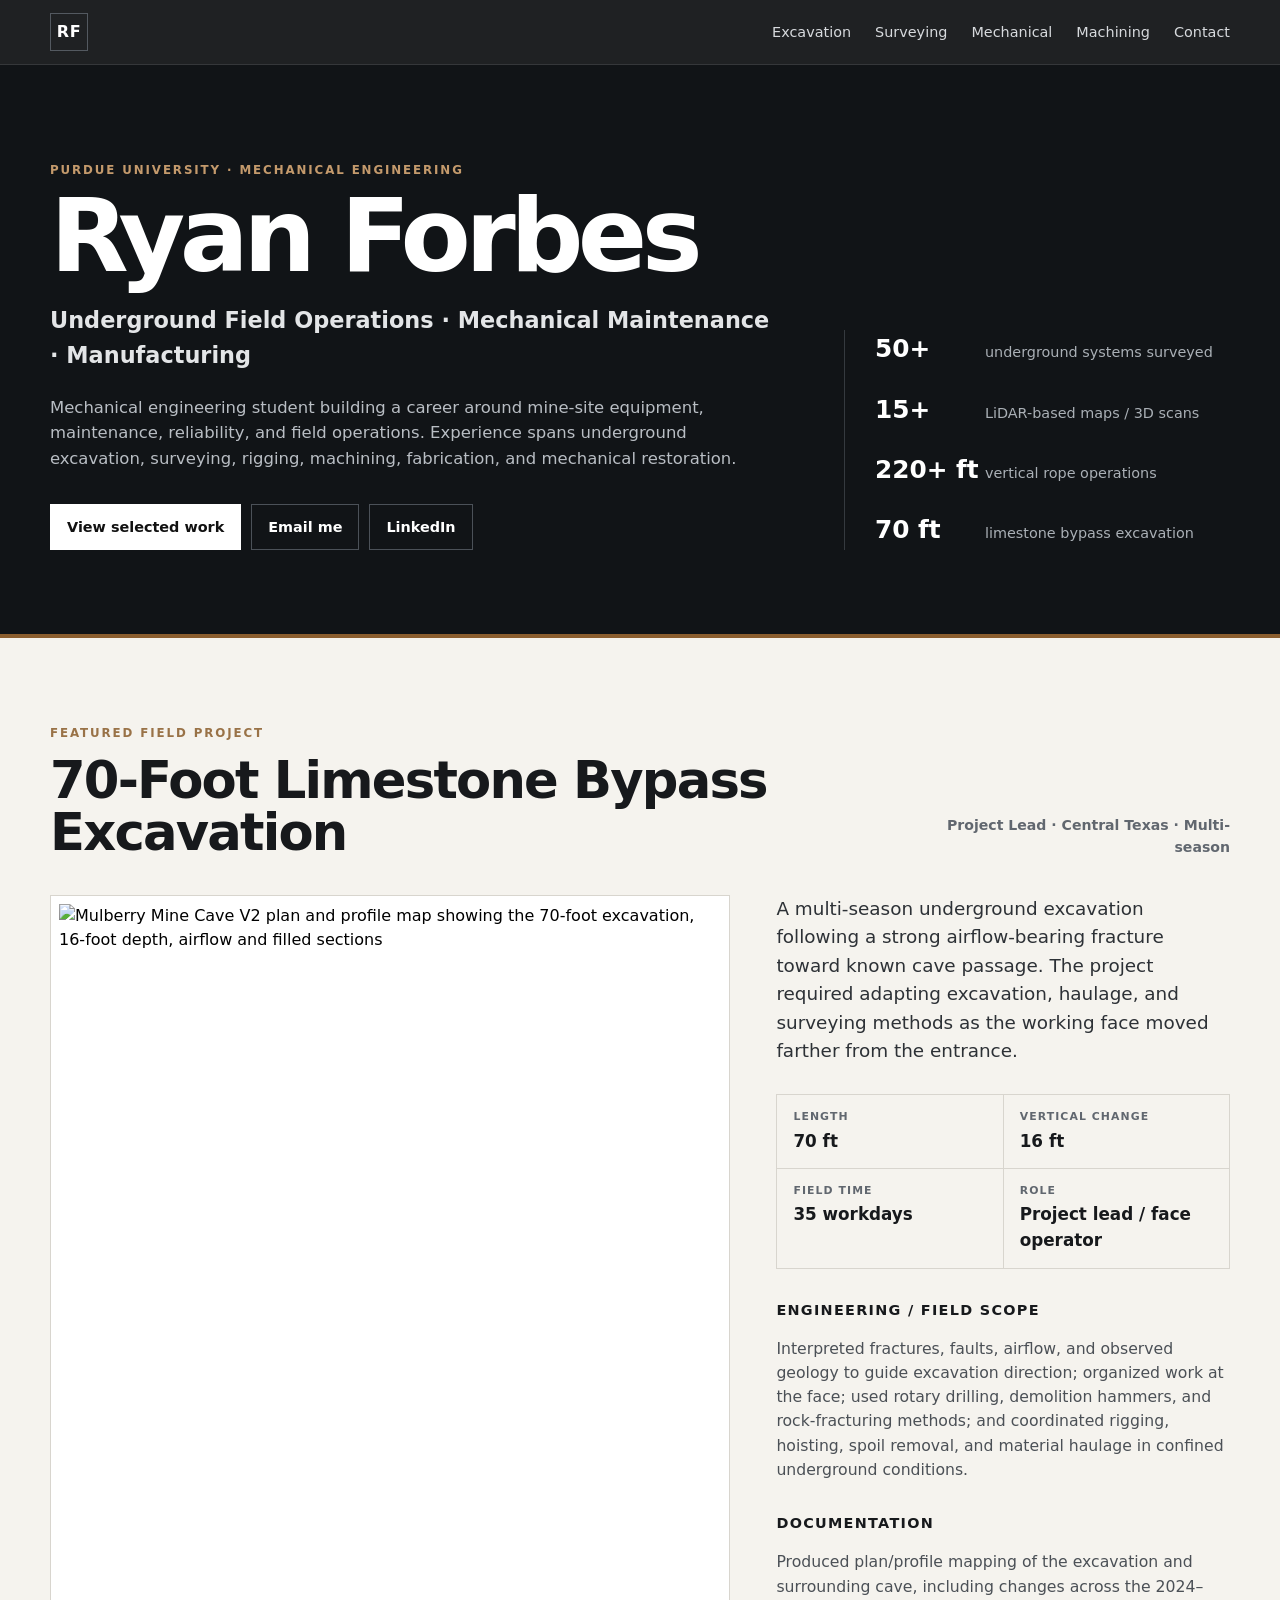
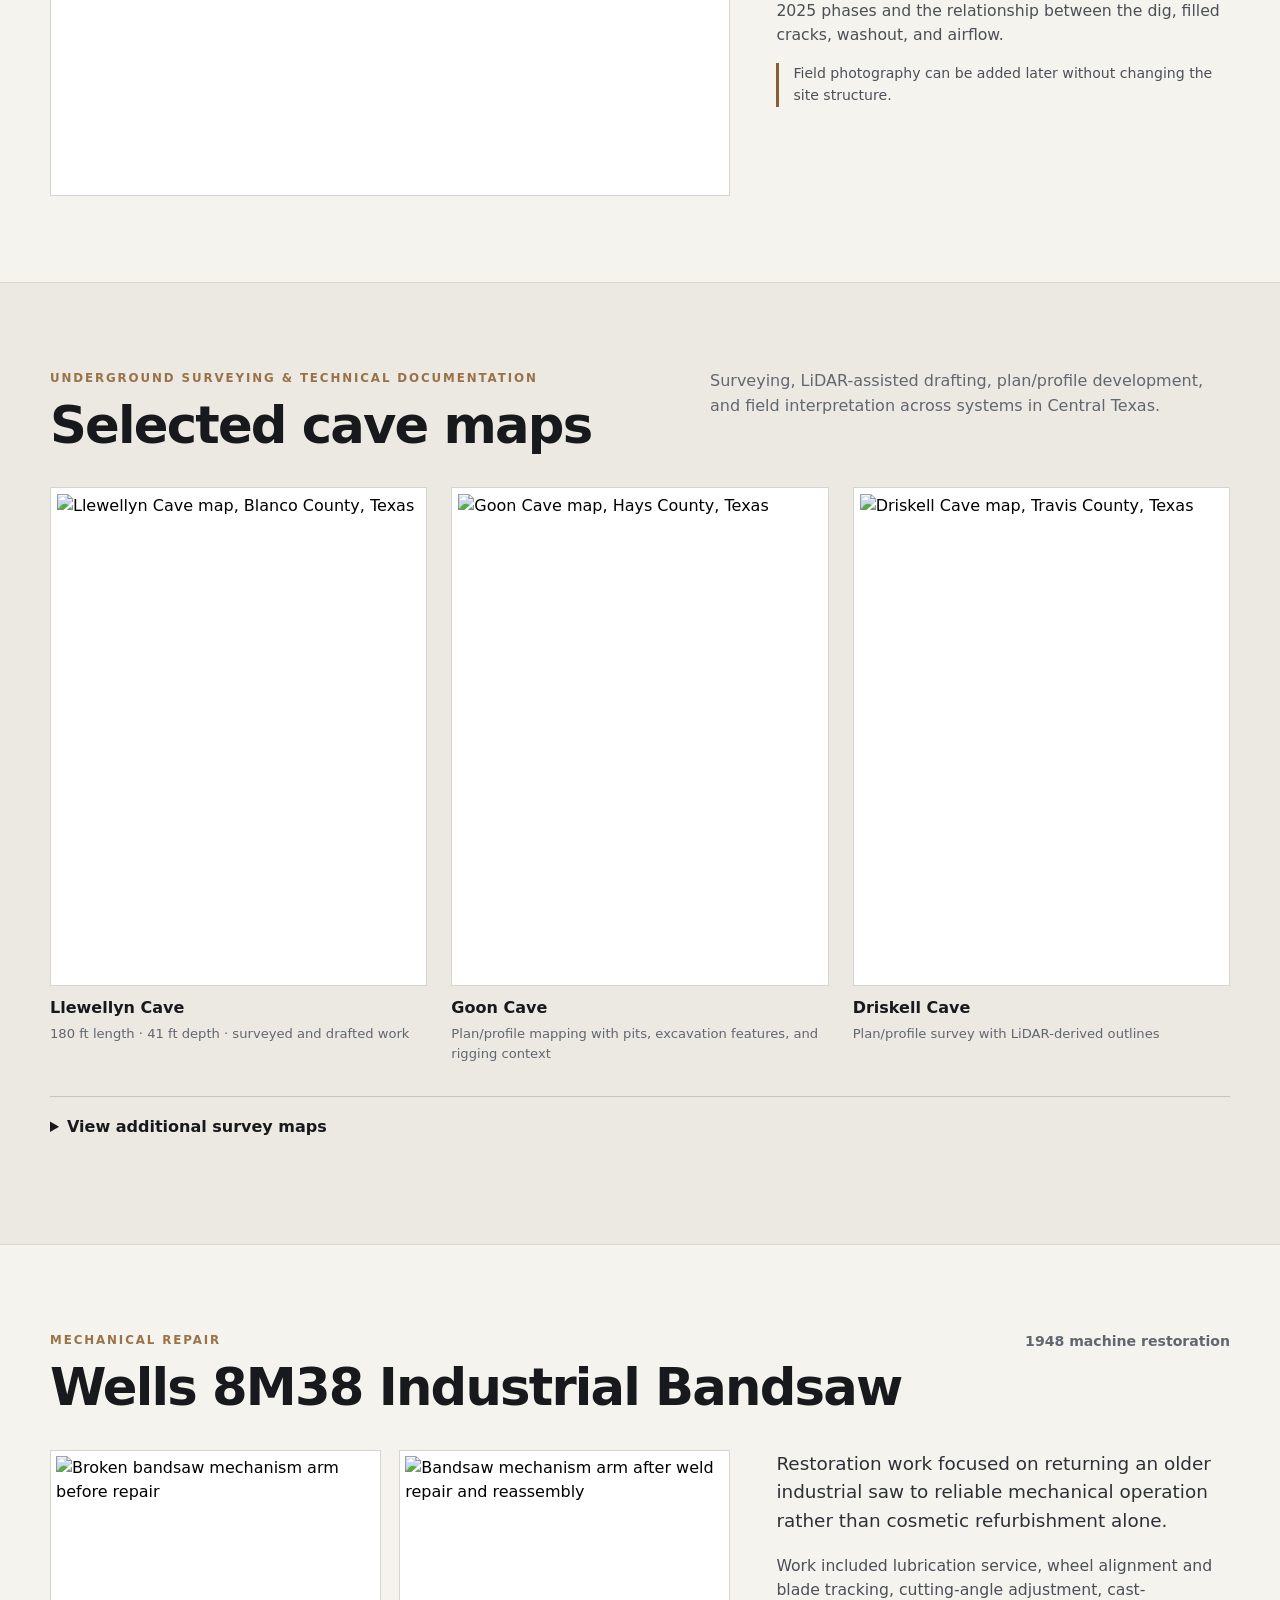
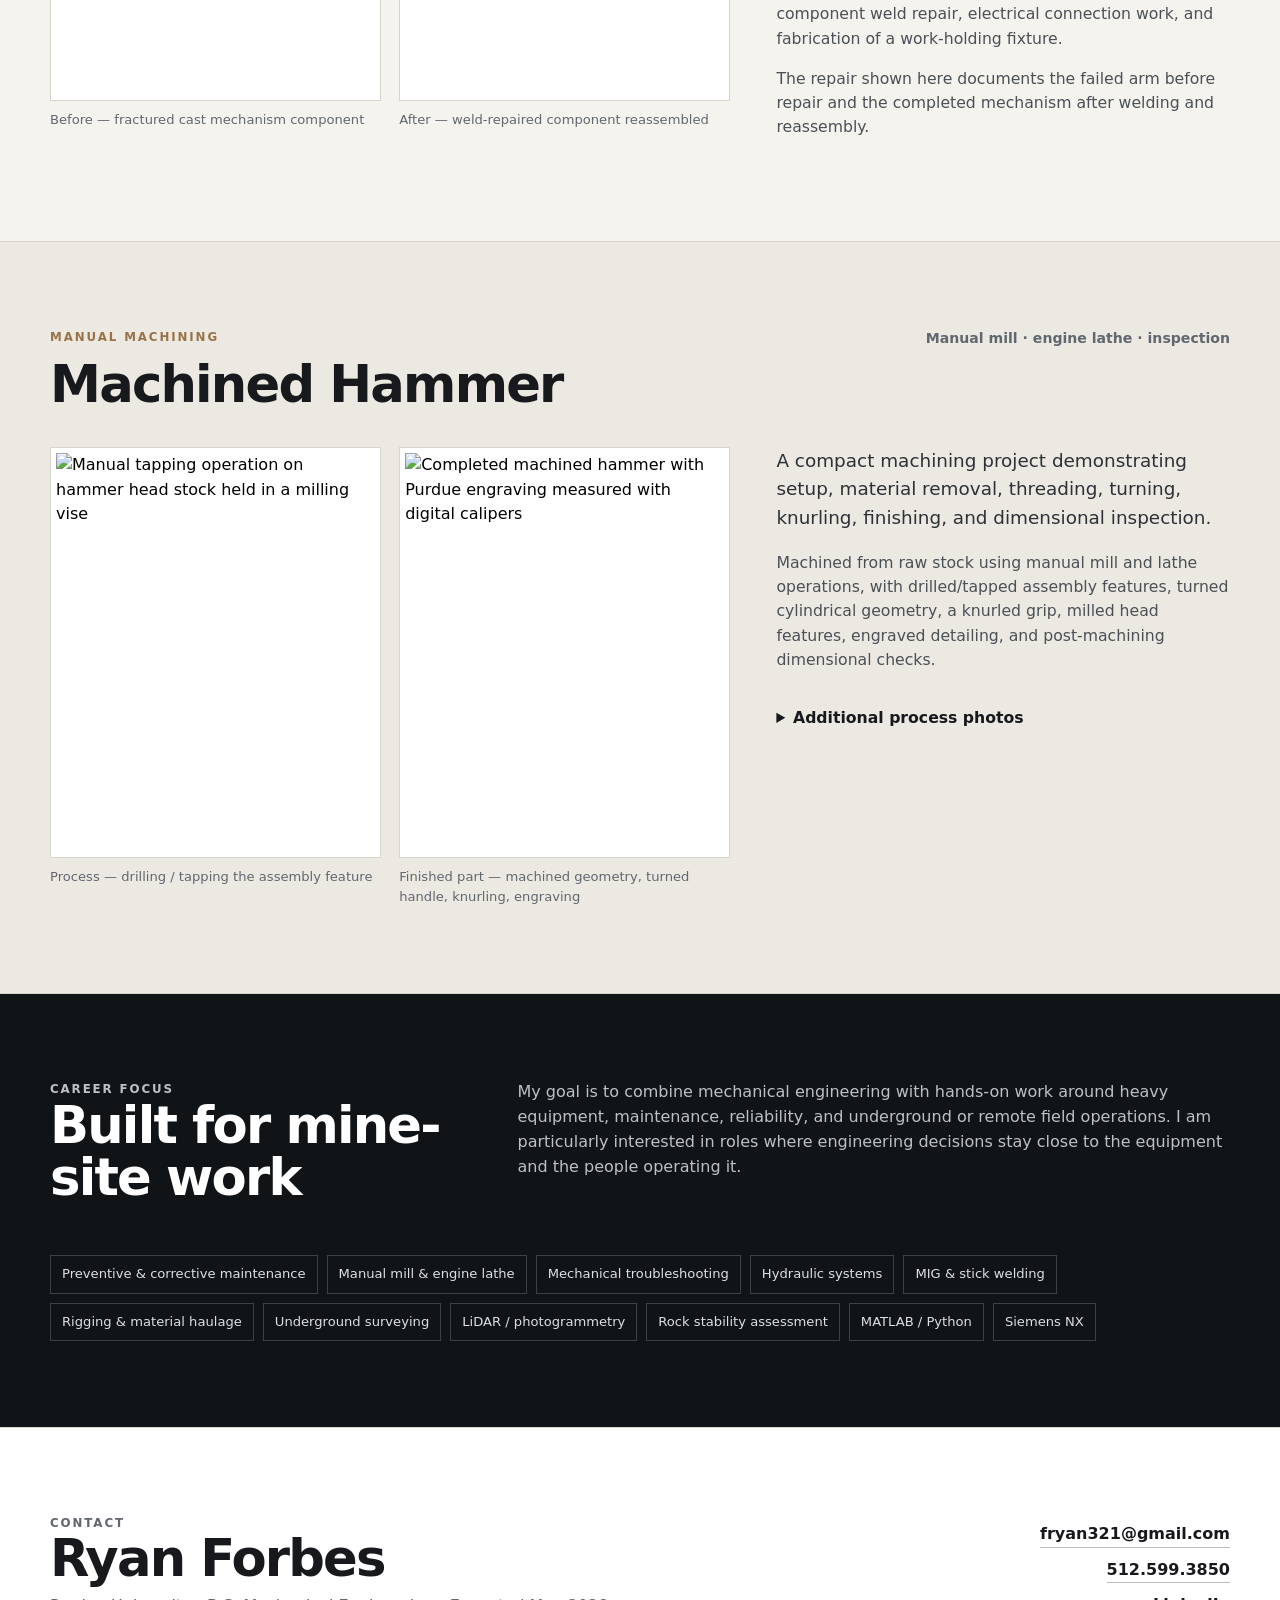
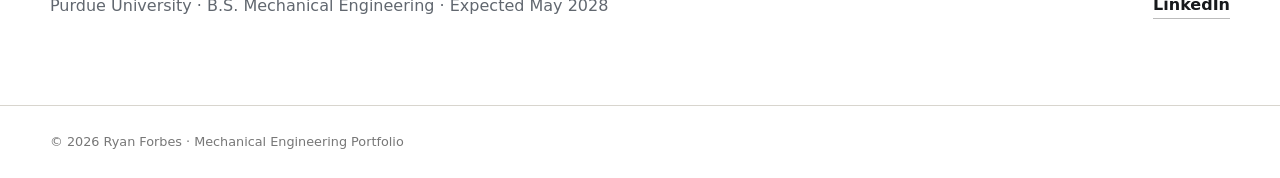
==== index.html @ 1168964f "Add files via upload" ====
<!doctype html>
<html lang="en">
<head>
  <meta charset="utf-8" />
  <meta name="viewport" content="width=device-width, initial-scale=1" />
  <meta name="description" content="Ryan Forbes — Purdue Mechanical Engineering student focused on underground field operations, mechanical maintenance, machining, and mining." />
  <meta property="og:title" content="Ryan Forbes | Mechanical Engineering Portfolio" />
  <meta property="og:description" content="Underground field operations, surveying, mechanical repair, and machining." />
  <meta property="og:type" content="website" />
  <title>Ryan Forbes | Mechanical Engineering Portfolio</title>
  <link rel="stylesheet" href="style.css" />
  <script defer src="script.js"></script>
</head>
<body>
<a class="skip-link" href="#main">Skip to content</a>
<header class="site-header">
  <div class="wrap nav-wrap">
    <a class="brand" href="#top" aria-label="Ryan Forbes home">RF</a>
    <nav aria-label="Primary navigation">
      <a href="#excavation">Excavation</a>
      <a href="#surveying">Surveying</a>
      <a href="#mechanical">Mechanical</a>
      <a href="#machining">Machining</a>
      <a href="#contact">Contact</a>
    </nav>
  </div>
</header>

<main id="main">
<section class="hero" id="top">
  <div class="wrap hero-grid">
    <div>
      <p class="eyebrow">Purdue University · Mechanical Engineering</p>
      <h1>Ryan Forbes</h1>
      <p class="hero-role">Underground Field Operations · Mechanical Maintenance · Manufacturing</p>
      <p class="hero-copy">Mechanical engineering student building a career around mine-site equipment, maintenance, reliability, and field operations. Experience spans underground excavation, surveying, rigging, machining, fabrication, and mechanical restoration.</p>
      <div class="actions">
        <a class="btn primary" href="#excavation">View selected work</a>
        <a class="btn" href="mailto:fryan321@gmail.com">Email me</a>
        <a class="btn" href="https://www.linkedin.com/in/ryan-forbes-79450439a" target="_blank" rel="noreferrer">LinkedIn</a>
      </div>
    </div>
    <aside class="hero-panel" aria-label="Highlights">
      <div><strong>50+</strong><span>underground systems surveyed</span></div>
      <div><strong>15+</strong><span>LiDAR-based maps / 3D scans</span></div>
      <div><strong>220+ ft</strong><span>vertical rope operations</span></div>
      <div><strong>70 ft</strong><span>limestone bypass excavation</span></div>
    </aside>
  </div>
</section>

<section class="section feature" id="excavation">
  <div class="wrap">
    <div class="section-head">
      <div>
        <p class="eyebrow">Featured field project</p>
        <h2>70-Foot Limestone Bypass Excavation</h2>
      </div>
      <div class="meta">Project Lead · Central Texas · Multi-season</div>
    </div>
    <div class="feature-grid">
      <button class="image-card map-hero" data-lightbox="assets/mulberry-v2.webp" aria-label="Open Mulberry Mine Cave V2 map">
        <img src="assets/mulberry-v2.webp" alt="Mulberry Mine Cave V2 plan and profile map showing the 70-foot excavation, 16-foot depth, airflow and filled sections" />
      </button>
      <div class="case-copy">
        <p class="lead">A multi-season underground excavation following a strong airflow-bearing fracture toward known cave passage. The project required adapting excavation, haulage, and surveying methods as the working face moved farther from the entrance.</p>
        <dl class="facts">
          <div><dt>Length</dt><dd>70 ft</dd></div>
          <div><dt>Vertical change</dt><dd>16 ft</dd></div>
          <div><dt>Field time</dt><dd>35 workdays</dd></div>
          <div><dt>Role</dt><dd>Project lead / face operator</dd></div>
        </dl>
        <h3>Engineering / field scope</h3>
        <p>Interpreted fractures, faults, airflow, and observed geology to guide excavation direction; organized work at the face; used rotary drilling, demolition hammers, and rock-fracturing methods; and coordinated rigging, hoisting, spoil removal, and material haulage in confined underground conditions.</p>
        <h3>Documentation</h3>
        <p>Produced plan/profile mapping of the excavation and surrounding cave, including changes across the 2024–2025 phases and the relationship between the dig, filled cracks, washout, and airflow.</p>
        <p class="note">Field photography can be added later without changing the site structure.</p>
      </div>
    </div>
  </div>
</section>

<section class="section alt" id="surveying">
  <div class="wrap">
    <div class="section-head compact">
      <div>
        <p class="eyebrow">Underground surveying & technical documentation</p>
        <h2>Selected cave maps</h2>
      </div>
      <p class="section-intro">Surveying, LiDAR-assisted drafting, plan/profile development, and field interpretation across systems in Central Texas.</p>
    </div>
    <div class="gallery featured-gallery">
      <figure>
        <button class="image-card" data-lightbox="assets/lewellyn.webp"><img src="assets/lewellyn.webp" alt="Llewellyn Cave map, Blanco County, Texas" /></button>
        <figcaption><strong>Llewellyn Cave</strong><span>180 ft length · 41 ft depth · surveyed and drafted work</span></figcaption>
      </figure>
      <figure>
        <button class="image-card" data-lightbox="assets/goon.webp"><img src="assets/goon.webp" alt="Goon Cave map, Hays County, Texas" /></button>
        <figcaption><strong>Goon Cave</strong><span>Plan/profile mapping with pits, excavation features, and rigging context</span></figcaption>
      </figure>
      <figure>
        <button class="image-card" data-lightbox="assets/driskell.webp"><img src="assets/driskell.webp" alt="Driskell Cave map, Travis County, Texas" /></button>
        <figcaption><strong>Driskell Cave</strong><span>Plan/profile survey with LiDAR-derived outlines</span></figcaption>
      </figure>
    </div>
    <details class="more-work">
      <summary>View additional survey maps</summary>
      <div class="gallery secondary-gallery">
        <figure><button class="image-card" data-lightbox="assets/windy.webp"><img src="assets/windy.webp" alt="Windy Cave map" /></button><figcaption><strong>Windy Cave</strong><span>LiDAR-assisted plan/profile map</span></figcaption></figure>
        <figure><button class="image-card" data-lightbox="assets/opas.webp"><img src="assets/opas.webp" alt="Opa's Cavern map" /></button><figcaption><strong>Opa's Cavern</strong><span>Surveyed and drafted plan/profile map</span></figcaption></figure>
        <figure><button class="image-card" data-lightbox="assets/puffball.webp"><img src="assets/puffball.webp" alt="Puffball Cave map" /></button><figcaption><strong>Puffball Cave</strong><span>Surveyed and drafted plan/profile map</span></figcaption></figure>
        <figure><button class="image-card" data-lightbox="assets/rogers.webp"><img src="assets/rogers.webp" alt="Roger's Cave map" /></button><figcaption><strong>Roger's Cave</strong><span>Solo scan and drafting example</span></figcaption></figure>
        <figure><button class="image-card" data-lightbox="assets/mulberry-v1.webp"><img src="assets/mulberry-v1.webp" alt="Earlier Mulberry Mine Cave map" /></button><figcaption><strong>Mulberry Mine — earlier phase</strong><span>Useful comparison against the later V2 documentation</span></figcaption></figure>
      </div>
    </details>
  </div>
</section>

<section class="section" id="mechanical">
  <div class="wrap">
    <div class="section-head compact">
      <div><p class="eyebrow">Mechanical repair</p><h2>Wells 8M38 Industrial Bandsaw</h2></div>
      <div class="meta">1948 machine restoration</div>
    </div>
    <div class="two-col-project">
      <div class="before-after">
        <figure><button class="image-card" data-lightbox="assets/wells-before.webp"><img src="assets/wells-before.webp" alt="Broken bandsaw mechanism arm before repair" /></button><figcaption>Before — fractured cast mechanism component</figcaption></figure>
        <figure><button class="image-card" data-lightbox="assets/wells-after.webp"><img src="assets/wells-after.webp" alt="Bandsaw mechanism arm after weld repair and reassembly" /></button><figcaption>After — weld-repaired component reassembled</figcaption></figure>
      </div>
      <div class="case-copy">
        <p class="lead">Restoration work focused on returning an older industrial saw to reliable mechanical operation rather than cosmetic refurbishment alone.</p>
        <p>Work included lubrication service, wheel alignment and blade tracking, cutting-angle adjustment, cast-component weld repair, electrical connection work, and fabrication of a work-holding fixture.</p>
        <p>The repair shown here documents the failed arm before repair and the completed mechanism after welding and reassembly.</p>
      </div>
    </div>
  </div>
</section>

<section class="section alt" id="machining">
  <div class="wrap">
    <div class="section-head compact">
      <div><p class="eyebrow">Manual machining</p><h2>Machined Hammer</h2></div>
      <div class="meta">Manual mill · engine lathe · inspection</div>
    </div>
    <div class="two-col-project machining-layout">
      <div class="before-after">
        <figure><button class="image-card" data-lightbox="assets/hammer-tapping.webp"><img src="assets/hammer-tapping.webp" alt="Manual tapping operation on hammer head stock held in a milling vise" /></button><figcaption>Process — drilling / tapping the assembly feature</figcaption></figure>
        <figure><button class="image-card" data-lightbox="assets/hammer-final.webp"><img src="assets/hammer-final.webp" alt="Completed machined hammer with Purdue engraving measured with digital calipers" /></button><figcaption>Finished part — machined geometry, turned handle, knurling, engraving</figcaption></figure>
      </div>
      <div class="case-copy">
        <p class="lead">A compact machining project demonstrating setup, material removal, threading, turning, knurling, finishing, and dimensional inspection.</p>
        <p>Machined from raw stock using manual mill and lathe operations, with drilled/tapped assembly features, turned cylindrical geometry, a knurled grip, milled head features, engraved detailing, and post-machining dimensional checks.</p>
        <details class="inline-details"><summary>Additional process photos</summary><div class="mini-gallery"><button class="image-card" data-lightbox="assets/hammer-thread.webp"><img src="assets/hammer-thread.webp" alt="Finished threaded hole in machined hammer head stock" /></button><button class="image-card" data-lightbox="assets/hammer-measure.webp"><img src="assets/hammer-measure.webp" alt="Completed hammer head dimensional inspection with calipers" /></button></div></details>
      </div>
    </div>
  </div>
</section>

<section class="section fit">
  <div class="wrap fit-grid">
    <div><p class="eyebrow">Career focus</p><h2>Built for mine-site work</h2></div>
    <p>My goal is to combine mechanical engineering with hands-on work around heavy equipment, maintenance, reliability, and underground or remote field operations. I am particularly interested in roles where engineering decisions stay close to the equipment and the people operating it.</p>
    <div class="skill-tags" aria-label="Selected skills"><span>Preventive & corrective maintenance</span><span>Manual mill & engine lathe</span><span>Mechanical troubleshooting</span><span>Hydraulic systems</span><span>MIG & stick welding</span><span>Rigging & material haulage</span><span>Underground surveying</span><span>LiDAR / photogrammetry</span><span>Rock stability assessment</span><span>MATLAB / Python</span><span>Siemens NX</span></div>
  </div>
</section>

<section class="section contact" id="contact">
  <div class="wrap contact-grid">
    <div><p class="eyebrow">Contact</p><h2>Ryan Forbes</h2><p>Purdue University · B.S. Mechanical Engineering · Expected May 2028</p></div>
    <div class="contact-links"><a href="mailto:fryan321@gmail.com">fryan321@gmail.com</a><a href="tel:+15125993850">512.599.3850</a><a href="https://www.linkedin.com/in/ryan-forbes-79450439a" target="_blank" rel="noreferrer">LinkedIn</a></div>
  </div>
</section>
</main>

<footer><div class="wrap">© <span id="year"></span> Ryan Forbes · Mechanical Engineering Portfolio</div></footer>

<div class="lightbox" id="lightbox" hidden aria-modal="true" role="dialog" aria-label="Image viewer">
  <button class="lightbox-close" aria-label="Close image viewer">×</button>
  <img src="" alt="Expanded project image" />
</div>
</body>
</html>
---- style.css ----
:root{
  --bg:#f5f3ee;--paper:#fff;--ink:#17191c;--muted:#61676f;--line:#d8d5ce;--dark:#111417;--accent:#8b5e2f;--max:1180px;
}
*{box-sizing:border-box}html{scroll-behavior:smooth}body{margin:0;background:var(--bg);color:var(--ink);font-family:Inter,ui-sans-serif,system-ui,-apple-system,BlinkMacSystemFont,"Segoe UI",sans-serif;line-height:1.55;-webkit-font-smoothing:antialiased}img{display:block;max-width:100%}button,a{font:inherit}.wrap{width:min(calc(100% - 40px),var(--max));margin:auto}.skip-link{position:absolute;left:-999px;top:0;background:#fff;padding:10px;z-index:100}.skip-link:focus{left:10px;top:10px}.site-header{position:sticky;top:0;z-index:50;background:rgba(17,20,23,.94);backdrop-filter:blur(10px);border-bottom:1px solid rgba(255,255,255,.1)}.nav-wrap{height:64px;display:flex;align-items:center;justify-content:space-between}.brand{width:38px;height:38px;border:1px solid #535960;display:grid;place-items:center;color:#fff;text-decoration:none;font-weight:800;letter-spacing:.04em}.site-header nav{display:flex;gap:24px}.site-header nav a{color:#d7dadd;text-decoration:none;font-size:.9rem}.site-header nav a:hover{color:#fff}.hero{background:var(--dark);color:#fff;padding:96px 0 84px;border-bottom:4px solid var(--accent)}.hero-grid{display:grid;grid-template-columns:1.5fr .8fr;gap:70px;align-items:end}.eyebrow{text-transform:uppercase;letter-spacing:.16em;font-size:.74rem;font-weight:800;color:#997247;margin:0 0 12px}.hero .eyebrow{color:#c49a6c}.hero h1{font-size:clamp(3.2rem,8vw,6.9rem);line-height:.88;margin:0 0 22px;letter-spacing:-.055em}.hero-role{font-size:clamp(1.05rem,2vw,1.4rem);font-weight:700;margin:0 0 22px;color:#e3e5e7}.hero-copy{font-size:1.03rem;max-width:760px;color:#b9bec4;margin:0}.actions{display:flex;flex-wrap:wrap;gap:10px;margin-top:32px}.btn{display:inline-block;border:1px solid #4b5158;color:#fff;text-decoration:none;padding:11px 16px;font-weight:700;font-size:.9rem}.btn:hover{background:#22272c}.btn.primary{background:#fff;color:#111;border-color:#fff}.btn.primary:hover{background:#e9e9e9}.hero-panel{border-left:1px solid #353a3f;padding-left:30px;display:grid;gap:22px}.hero-panel div{display:grid;grid-template-columns:110px 1fr;align-items:baseline}.hero-panel strong{font-size:1.55rem}.hero-panel span{color:#aab0b6;font-size:.9rem}.section{padding:86px 0;border-bottom:1px solid var(--line)}.section.alt{background:#ece9e2}.section-head{display:flex;align-items:flex-end;justify-content:space-between;gap:30px;margin-bottom:36px}.section-head.compact{align-items:start}.section h2{font-size:clamp(2rem,4vw,3.45rem);line-height:1.02;letter-spacing:-.035em;margin:0}.meta{font-size:.88rem;color:var(--muted);font-weight:700;text-align:right}.section-intro{max-width:520px;margin:0;color:var(--muted)}.feature-grid{display:grid;grid-template-columns:minmax(0,1.2fr) minmax(320px,.8fr);gap:46px;align-items:start}.image-card{display:block;width:100%;padding:0;border:0;background:transparent;cursor:zoom-in;text-align:left}.image-card img{width:100%;height:100%;object-fit:cover;transition:transform .2s ease,filter .2s ease}.image-card:hover img{transform:scale(1.01);filter:contrast(1.02)}.map-hero{background:#fff;border:1px solid var(--line);padding:8px}.map-hero img{aspect-ratio:3/4;object-fit:contain}.case-copy{font-size:.98rem}.case-copy .lead{font-size:1.15rem;line-height:1.55;color:#2d3136;margin-top:0}.case-copy h3{font-size:.9rem;text-transform:uppercase;letter-spacing:.09em;margin:30px 0 8px}.case-copy p{color:#4b5056}.note{border-left:3px solid var(--accent);padding-left:14px;font-size:.88rem}.facts{display:grid;grid-template-columns:1fr 1fr;margin:28px 0;border-top:1px solid var(--line);border-left:1px solid var(--line)}.facts div{padding:14px 16px;border-right:1px solid var(--line);border-bottom:1px solid var(--line)}.facts dt{font-size:.68rem;text-transform:uppercase;letter-spacing:.1em;color:var(--muted);font-weight:800}.facts dd{margin:2px 0 0;font-size:1.05rem;font-weight:800}.gallery{display:grid;grid-template-columns:repeat(3,1fr);gap:24px}.gallery figure,.before-after figure{margin:0}.gallery .image-card{background:#fff;border:1px solid var(--line);padding:6px}.gallery img{aspect-ratio:3/4;object-fit:contain;background:#fff}.gallery figcaption{display:grid;gap:3px;padding-top:10px}.gallery figcaption span,.before-after figcaption{font-size:.82rem;color:var(--muted)}.more-work{margin-top:32px;border-top:1px solid #c8c4bc}.more-work summary,.inline-details summary{cursor:pointer;font-weight:800;padding:18px 0}.secondary-gallery{grid-template-columns:repeat(5,1fr);gap:16px}.secondary-gallery figcaption span{display:none}.two-col-project{display:grid;grid-template-columns:1.2fr .8fr;gap:46px;align-items:start}.before-after{display:grid;grid-template-columns:1fr 1fr;gap:18px}.before-after .image-card{background:#fff;border:1px solid var(--line);padding:5px}.before-after img{aspect-ratio:4/3;object-fit:cover}.before-after figcaption{padding-top:9px}.machining-layout .before-after img{aspect-ratio:4/5}.mini-gallery{display:grid;grid-template-columns:1fr 1fr;gap:12px}.mini-gallery img{aspect-ratio:1/1;object-fit:cover}.fit{background:var(--dark);color:#fff}.fit-grid{display:grid;grid-template-columns:.75fr 1.25fr;gap:40px}.fit h2{max-width:450px}.fit p{margin:0;color:#bcc1c6}.skill-tags{grid-column:1/-1;display:flex;flex-wrap:wrap;gap:9px;margin-top:12px}.skill-tags span{border:1px solid #3b4147;padding:8px 11px;color:#dce0e3;font-size:.82rem}.contact{background:#fff}.contact-grid{display:grid;grid-template-columns:1fr 1fr;gap:50px;align-items:end}.contact h2{margin-bottom:10px}.contact p{color:var(--muted);margin:0}.contact-links{display:flex;flex-direction:column;align-items:flex-end;gap:10px}.contact-links a{color:var(--ink);font-weight:800;text-decoration:none;border-bottom:1px solid #bbb}.contact-links a:hover{border-color:#111}footer{background:#fff;padding:26px 0;color:#777;font-size:.8rem}.lightbox{position:fixed;inset:0;background:rgba(0,0,0,.92);z-index:100;display:grid;place-items:center;padding:40px}.lightbox[hidden]{display:none}.lightbox img{max-width:min(95vw,1800px);max-height:90vh;object-fit:contain;background:white}.lightbox-close{position:fixed;right:22px;top:14px;border:0;background:none;color:#fff;font-size:2.4rem;cursor:pointer}.lightbox-close:focus{outline:2px solid #fff}.image-card:focus-visible,.btn:focus-visible,a:focus-visible,summary:focus-visible{outline:3px solid #b88652;outline-offset:3px}
@media(max-width:900px){.hero-grid,.feature-grid,.two-col-project,.fit-grid,.contact-grid{grid-template-columns:1fr}.hero-panel{border-left:0;border-top:1px solid #353a3f;padding:25px 0 0}.section-head{align-items:start;flex-direction:column}.meta{text-align:left}.gallery{grid-template-columns:repeat(2,1fr)}.secondary-gallery{grid-template-columns:repeat(3,1fr)}.contact-links{align-items:flex-start}.fit .skill-tags{grid-column:auto}}
@media(max-width:650px){.wrap{width:min(calc(100% - 26px),var(--max))}.site-header nav{gap:12px;overflow-x:auto;white-space:nowrap}.site-header nav a{font-size:.75rem}.brand{display:none}.nav-wrap{justify-content:flex-start}.hero{padding:68px 0 58px}.hero h1{font-size:4rem}.hero-panel div{grid-template-columns:95px 1fr}.section{padding:58px 0}.gallery,.secondary-gallery,.before-after{grid-template-columns:1fr}.facts{grid-template-columns:1fr 1fr}.lightbox{padding:18px}.lightbox-close{right:10px;top:5px}}
@media(prefers-reduced-motion:reduce){html{scroll-behavior:auto}*{transition:none!important}}
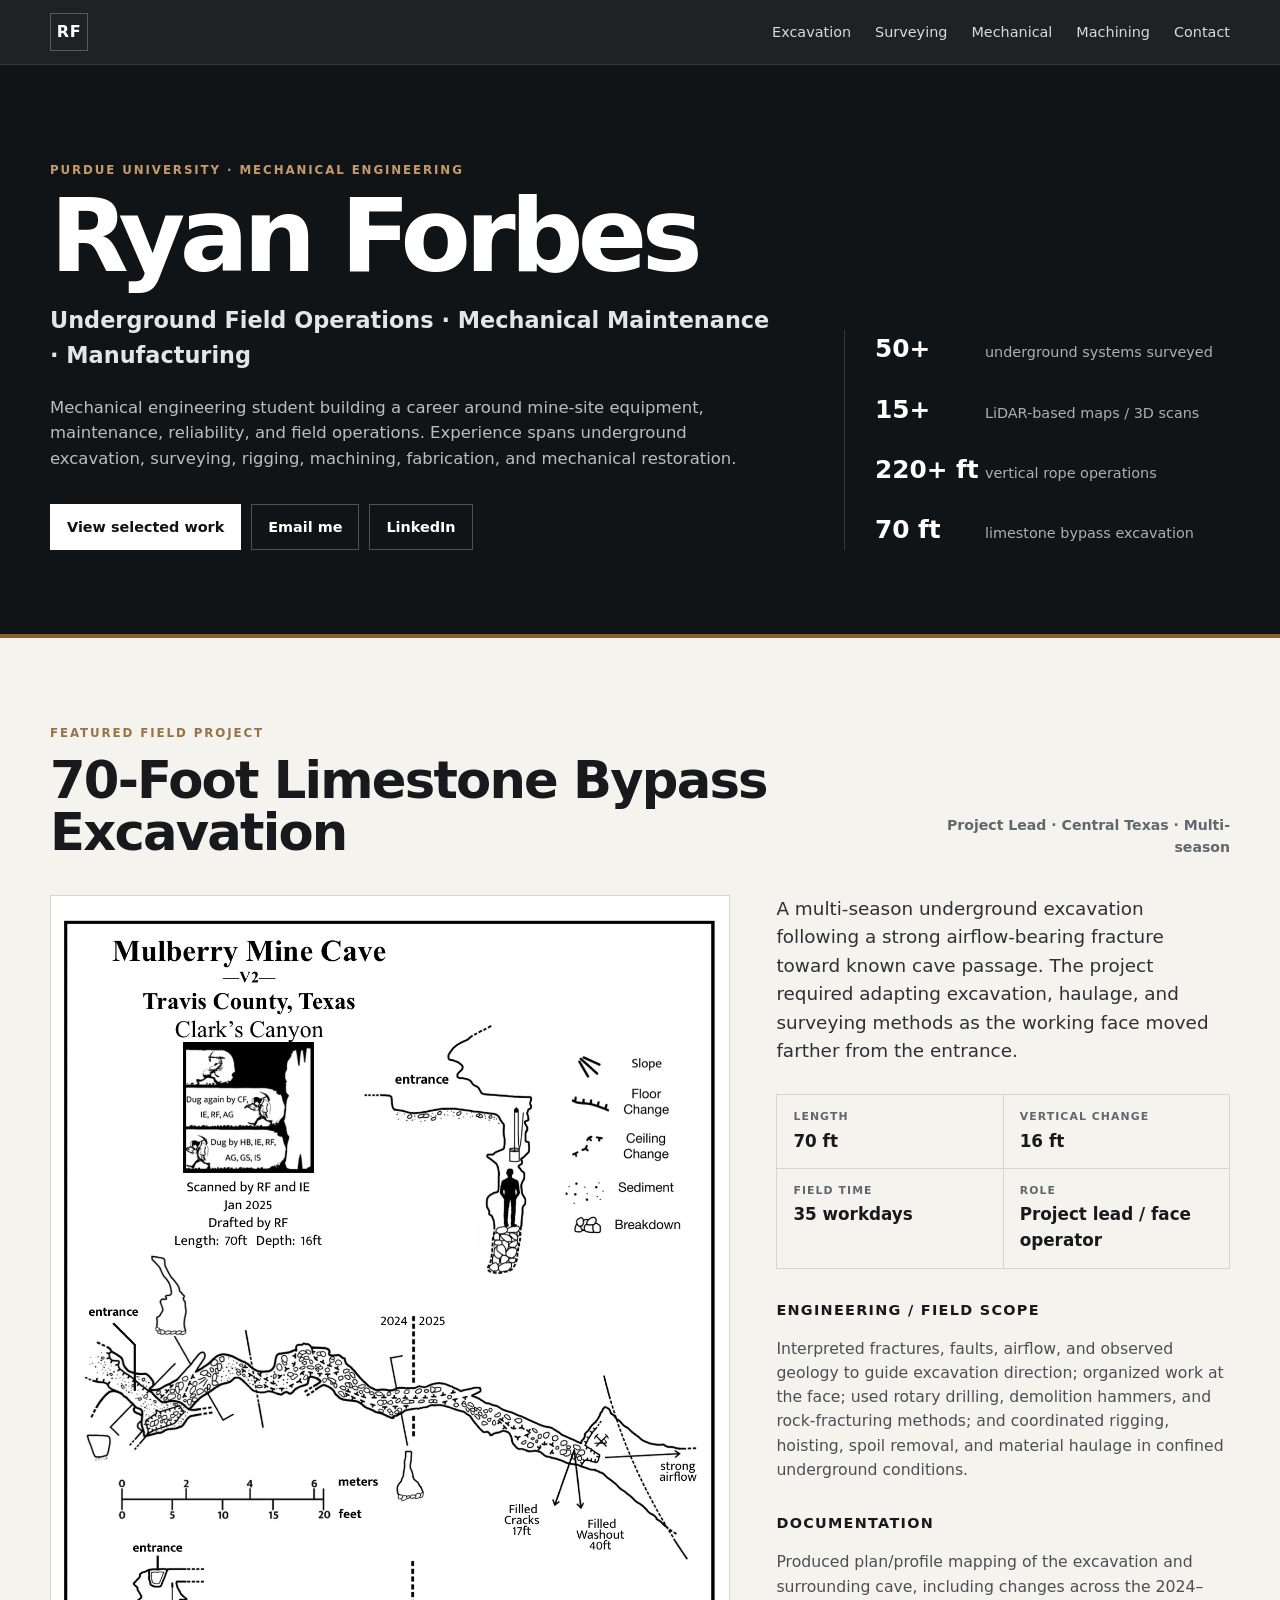
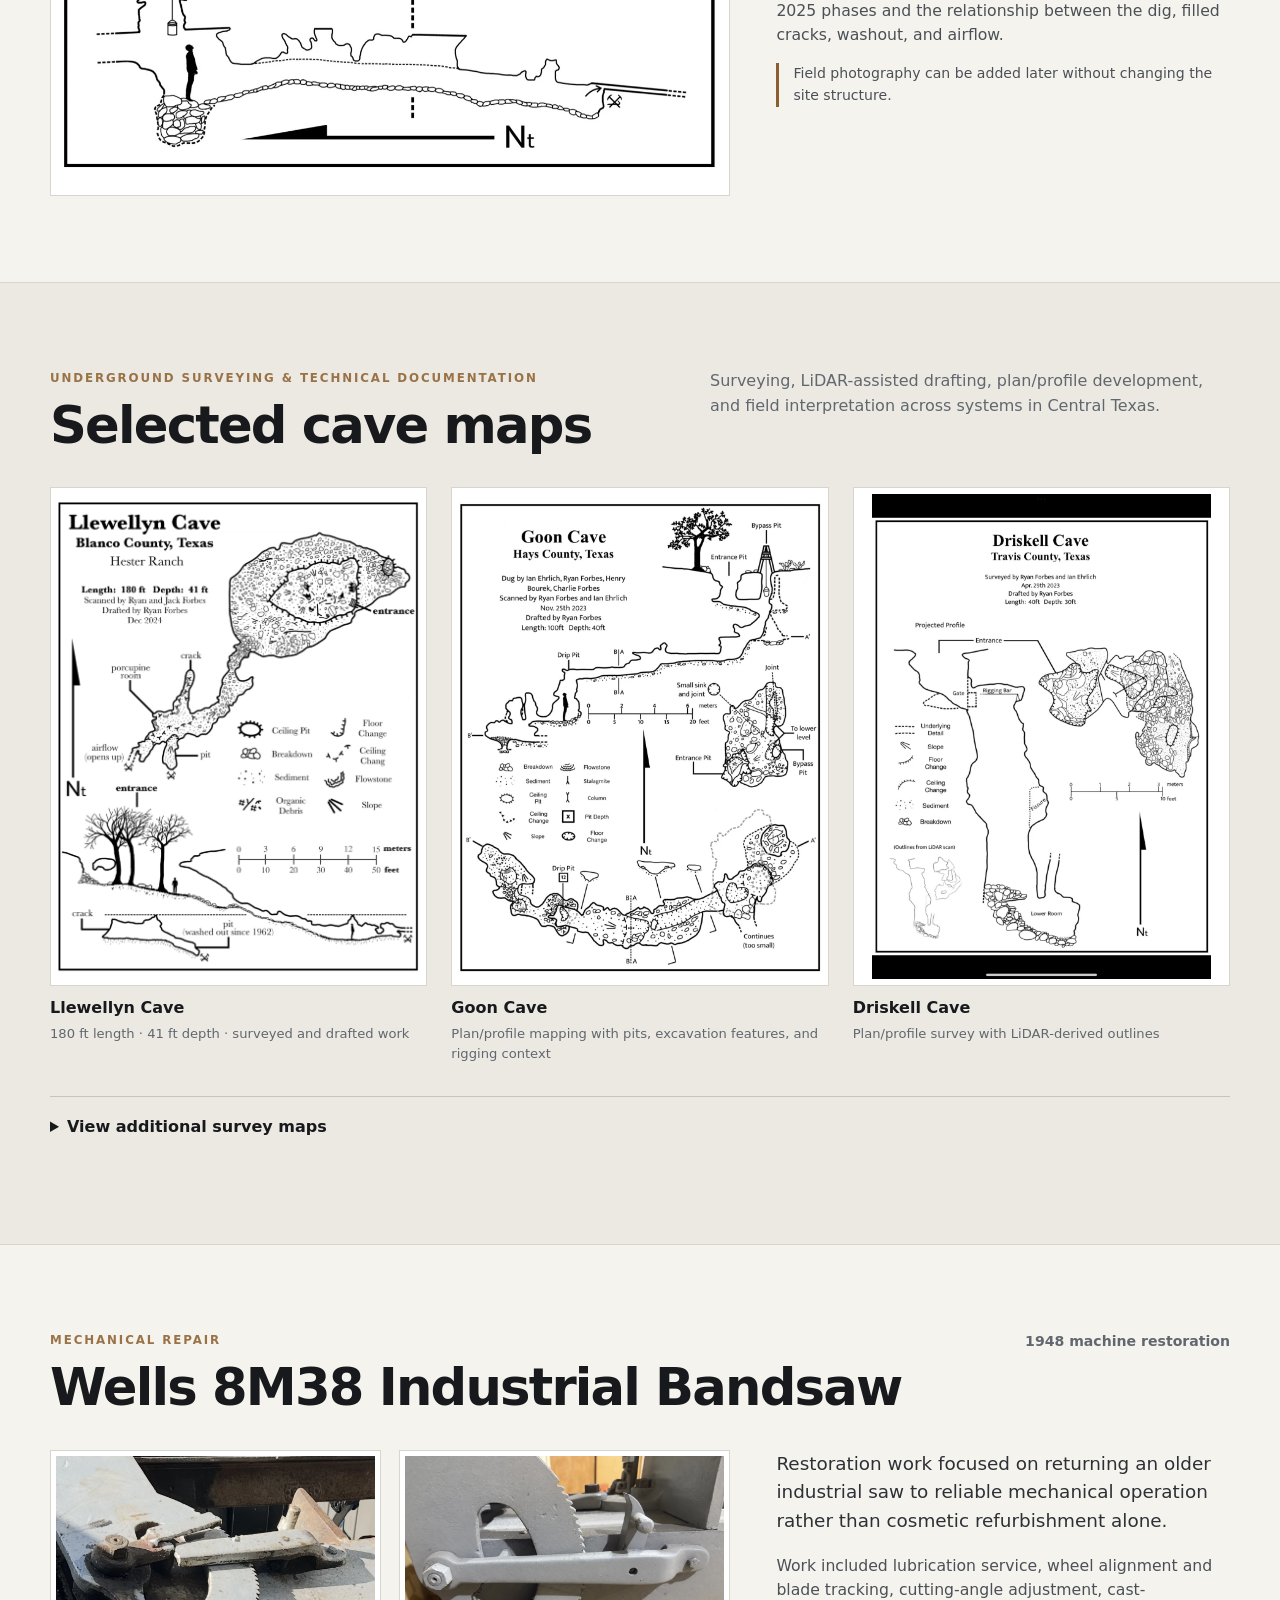
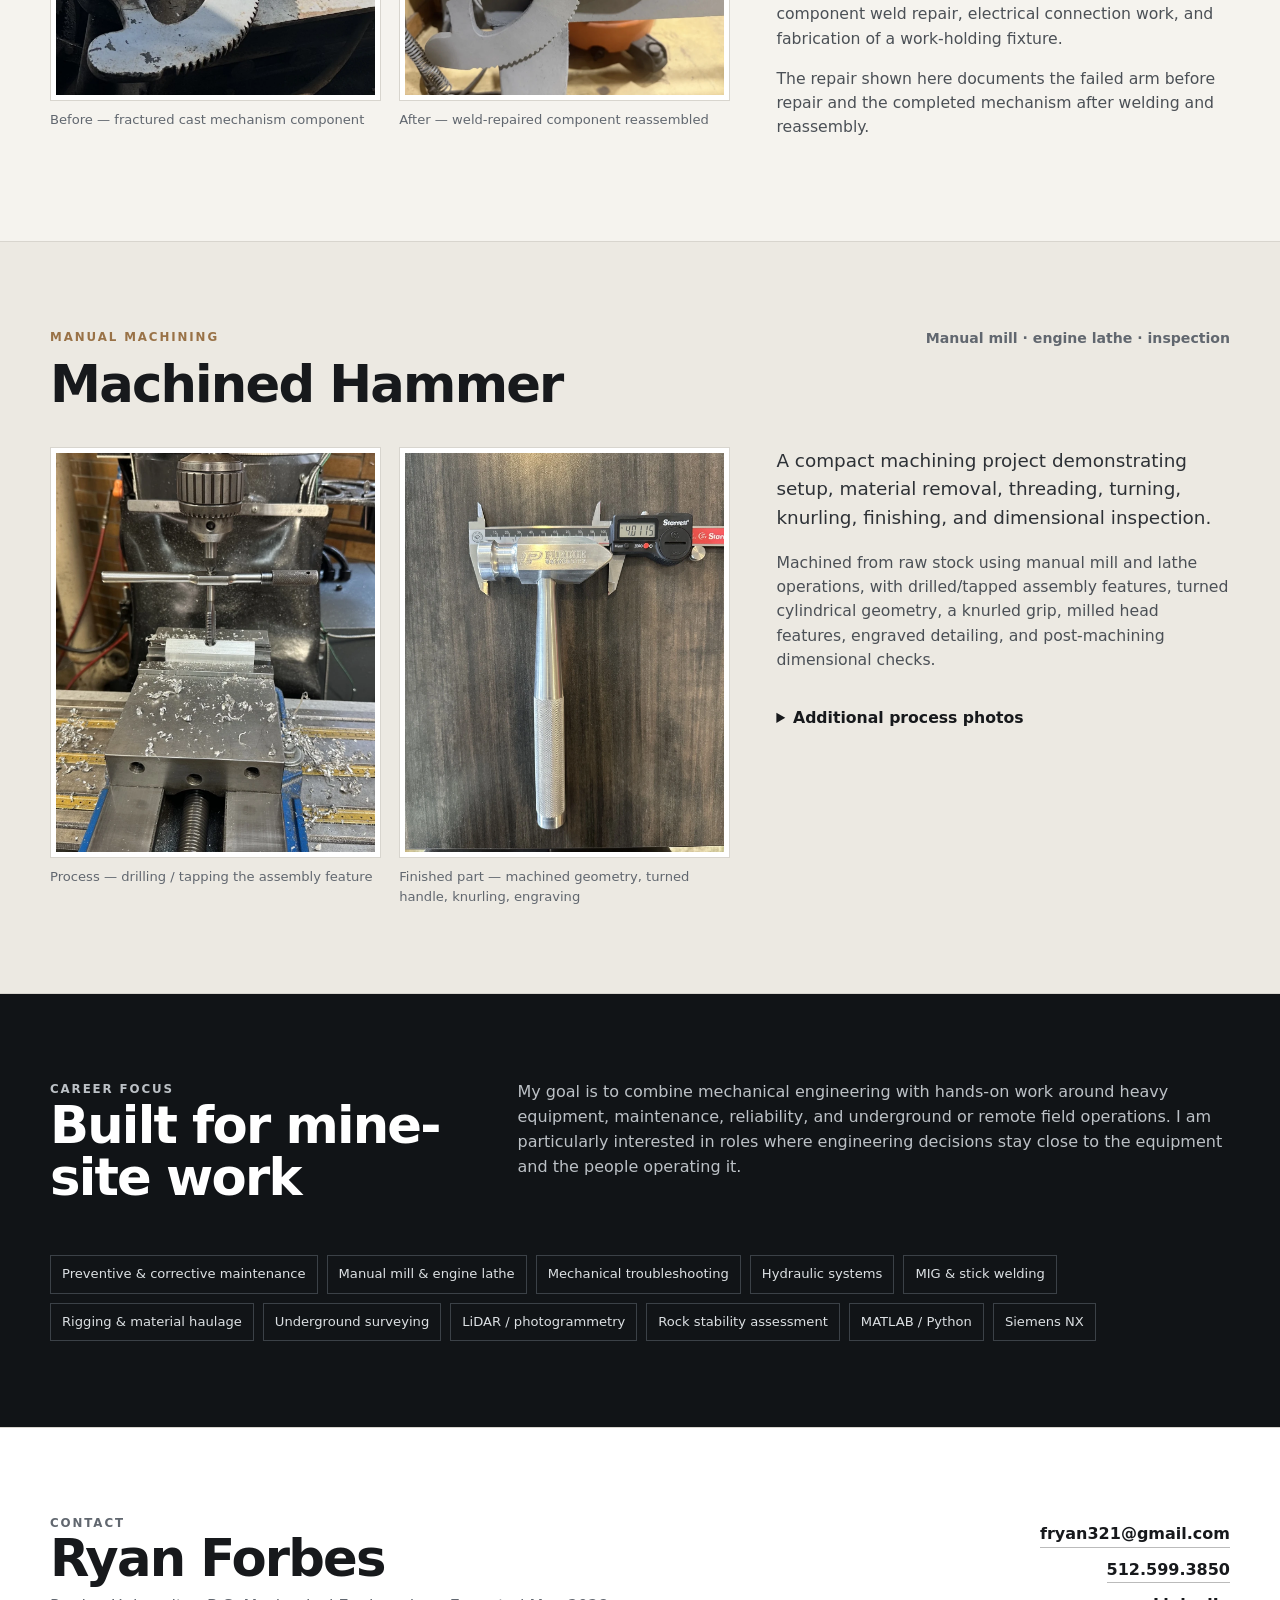
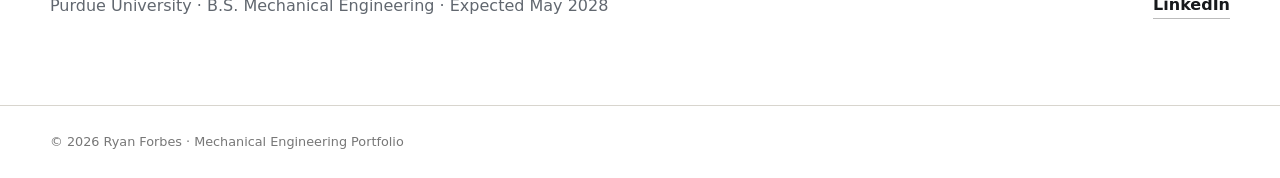
==== commit e6ae644f: "Add files via upload" ====
--- a/index.html
+++ b/index.html
@@ -59,8 +59,8 @@
       <div class="meta">Project Lead · Central Texas · Multi-season</div>
     </div>
     <div class="feature-grid">
-      <button class="image-card map-hero" data-lightbox="assets/mulberry-v2.webp" aria-label="Open Mulberry Mine Cave V2 map">
-        <img src="assets/mulberry-v2.webp" alt="Mulberry Mine Cave V2 plan and profile map showing the 70-foot excavation, 16-foot depth, airflow and filled sections" />
+      <button class="image-card map-hero" data-lightbox="mulberry-v2.webp" aria-label="Open Mulberry Mine Cave V2 map">
+        <img src="mulberry-v2.webp" alt="Mulberry Mine Cave V2 plan and profile map showing the 70-foot excavation, 16-foot depth, airflow and filled sections" />
       </button>
       <div class="case-copy">
         <p class="lead">A multi-season underground excavation following a strong airflow-bearing fracture toward known cave passage. The project required adapting excavation, haulage, and surveying methods as the working face moved farther from the entrance.</p>
@@ -91,26 +91,26 @@
     </div>
     <div class="gallery featured-gallery">
       <figure>
-        <button class="image-card" data-lightbox="assets/lewellyn.webp"><img src="assets/lewellyn.webp" alt="Llewellyn Cave map, Blanco County, Texas" /></button>
+        <button class="image-card" data-lightbox="lewellyn.webp"><img src="lewellyn.webp" alt="Llewellyn Cave map, Blanco County, Texas" /></button>
         <figcaption><strong>Llewellyn Cave</strong><span>180 ft length · 41 ft depth · surveyed and drafted work</span></figcaption>
       </figure>
       <figure>
-        <button class="image-card" data-lightbox="assets/goon.webp"><img src="assets/goon.webp" alt="Goon Cave map, Hays County, Texas" /></button>
+        <button class="image-card" data-lightbox="goon.webp"><img src="goon.webp" alt="Goon Cave map, Hays County, Texas" /></button>
         <figcaption><strong>Goon Cave</strong><span>Plan/profile mapping with pits, excavation features, and rigging context</span></figcaption>
       </figure>
       <figure>
-        <button class="image-card" data-lightbox="assets/driskell.webp"><img src="assets/driskell.webp" alt="Driskell Cave map, Travis County, Texas" /></button>
+        <button class="image-card" data-lightbox="driskell.webp"><img src="driskell.webp" alt="Driskell Cave map, Travis County, Texas" /></button>
         <figcaption><strong>Driskell Cave</strong><span>Plan/profile survey with LiDAR-derived outlines</span></figcaption>
       </figure>
     </div>
     <details class="more-work">
       <summary>View additional survey maps</summary>
       <div class="gallery secondary-gallery">
-        <figure><button class="image-card" data-lightbox="assets/windy.webp"><img src="assets/windy.webp" alt="Windy Cave map" /></button><figcaption><strong>Windy Cave</strong><span>LiDAR-assisted plan/profile map</span></figcaption></figure>
-        <figure><button class="image-card" data-lightbox="assets/opas.webp"><img src="assets/opas.webp" alt="Opa's Cavern map" /></button><figcaption><strong>Opa's Cavern</strong><span>Surveyed and drafted plan/profile map</span></figcaption></figure>
-        <figure><button class="image-card" data-lightbox="assets/puffball.webp"><img src="assets/puffball.webp" alt="Puffball Cave map" /></button><figcaption><strong>Puffball Cave</strong><span>Surveyed and drafted plan/profile map</span></figcaption></figure>
-        <figure><button class="image-card" data-lightbox="assets/rogers.webp"><img src="assets/rogers.webp" alt="Roger's Cave map" /></button><figcaption><strong>Roger's Cave</strong><span>Solo scan and drafting example</span></figcaption></figure>
-        <figure><button class="image-card" data-lightbox="assets/mulberry-v1.webp"><img src="assets/mulberry-v1.webp" alt="Earlier Mulberry Mine Cave map" /></button><figcaption><strong>Mulberry Mine — earlier phase</strong><span>Useful comparison against the later V2 documentation</span></figcaption></figure>
+        <figure><button class="image-card" data-lightbox="windy.webp"><img src="windy.webp" alt="Windy Cave map" /></button><figcaption><strong>Windy Cave</strong><span>LiDAR-assisted plan/profile map</span></figcaption></figure>
+        <figure><button class="image-card" data-lightbox="opas.webp"><img src="opas.webp" alt="Opa's Cavern map" /></button><figcaption><strong>Opa's Cavern</strong><span>Surveyed and drafted plan/profile map</span></figcaption></figure>
+        <figure><button class="image-card" data-lightbox="puffball.webp"><img src="puffball.webp" alt="Puffball Cave map" /></button><figcaption><strong>Puffball Cave</strong><span>Surveyed and drafted plan/profile map</span></figcaption></figure>
+        <figure><button class="image-card" data-lightbox="rogers.webp"><img src="rogers.webp" alt="Roger's Cave map" /></button><figcaption><strong>Roger's Cave</strong><span>Solo scan and drafting example</span></figcaption></figure>
+        <figure><button class="image-card" data-lightbox="mulberry-v1.webp"><img src="mulberry-v1.webp" alt="Earlier Mulberry Mine Cave map" /></button><figcaption><strong>Mulberry Mine — earlier phase</strong><span>Useful comparison against the later V2 documentation</span></figcaption></figure>
       </div>
     </details>
   </div>
@@ -124,8 +124,8 @@
     </div>
     <div class="two-col-project">
       <div class="before-after">
-        <figure><button class="image-card" data-lightbox="assets/wells-before.webp"><img src="assets/wells-before.webp" alt="Broken bandsaw mechanism arm before repair" /></button><figcaption>Before — fractured cast mechanism component</figcaption></figure>
-        <figure><button class="image-card" data-lightbox="assets/wells-after.webp"><img src="assets/wells-after.webp" alt="Bandsaw mechanism arm after weld repair and reassembly" /></button><figcaption>After — weld-repaired component reassembled</figcaption></figure>
+        <figure><button class="image-card" data-lightbox="wells-before.webp"><img src="wells-before.webp" alt="Broken bandsaw mechanism arm before repair" /></button><figcaption>Before — fractured cast mechanism component</figcaption></figure>
+        <figure><button class="image-card" data-lightbox="wells-after.webp"><img src="wells-after.webp" alt="Bandsaw mechanism arm after weld repair and reassembly" /></button><figcaption>After — weld-repaired component reassembled</figcaption></figure>
       </div>
       <div class="case-copy">
         <p class="lead">Restoration work focused on returning an older industrial saw to reliable mechanical operation rather than cosmetic refurbishment alone.</p>
@@ -144,13 +144,13 @@
     </div>
     <div class="two-col-project machining-layout">
       <div class="before-after">
-        <figure><button class="image-card" data-lightbox="assets/hammer-tapping.webp"><img src="assets/hammer-tapping.webp" alt="Manual tapping operation on hammer head stock held in a milling vise" /></button><figcaption>Process — drilling / tapping the assembly feature</figcaption></figure>
-        <figure><button class="image-card" data-lightbox="assets/hammer-final.webp"><img src="assets/hammer-final.webp" alt="Completed machined hammer with Purdue engraving measured with digital calipers" /></button><figcaption>Finished part — machined geometry, turned handle, knurling, engraving</figcaption></figure>
+        <figure><button class="image-card" data-lightbox="hammer-tapping.webp"><img src="hammer-tapping.webp" alt="Manual tapping operation on hammer head stock held in a milling vise" /></button><figcaption>Process — drilling / tapping the assembly feature</figcaption></figure>
+        <figure><button class="image-card" data-lightbox="hammer-final.webp"><img src="hammer-final.webp" alt="Completed machined hammer with Purdue engraving measured with digital calipers" /></button><figcaption>Finished part — machined geometry, turned handle, knurling, engraving</figcaption></figure>
       </div>
       <div class="case-copy">
         <p class="lead">A compact machining project demonstrating setup, material removal, threading, turning, knurling, finishing, and dimensional inspection.</p>
         <p>Machined from raw stock using manual mill and lathe operations, with drilled/tapped assembly features, turned cylindrical geometry, a knurled grip, milled head features, engraved detailing, and post-machining dimensional checks.</p>
-        <details class="inline-details"><summary>Additional process photos</summary><div class="mini-gallery"><button class="image-card" data-lightbox="assets/hammer-thread.webp"><img src="assets/hammer-thread.webp" alt="Finished threaded hole in machined hammer head stock" /></button><button class="image-card" data-lightbox="assets/hammer-measure.webp"><img src="assets/hammer-measure.webp" alt="Completed hammer head dimensional inspection with calipers" /></button></div></details>
+        <details class="inline-details"><summary>Additional process photos</summary><div class="mini-gallery"><button class="image-card" data-lightbox="hammer-thread.webp"><img src="hammer-thread.webp" alt="Finished threaded hole in machined hammer head stock" /></button><button class="image-card" data-lightbox="hammer-measure.webp"><img src="hammer-measure.webp" alt="Completed hammer head dimensional inspection with calipers" /></button></div></details>
       </div>
     </div>
   </div>
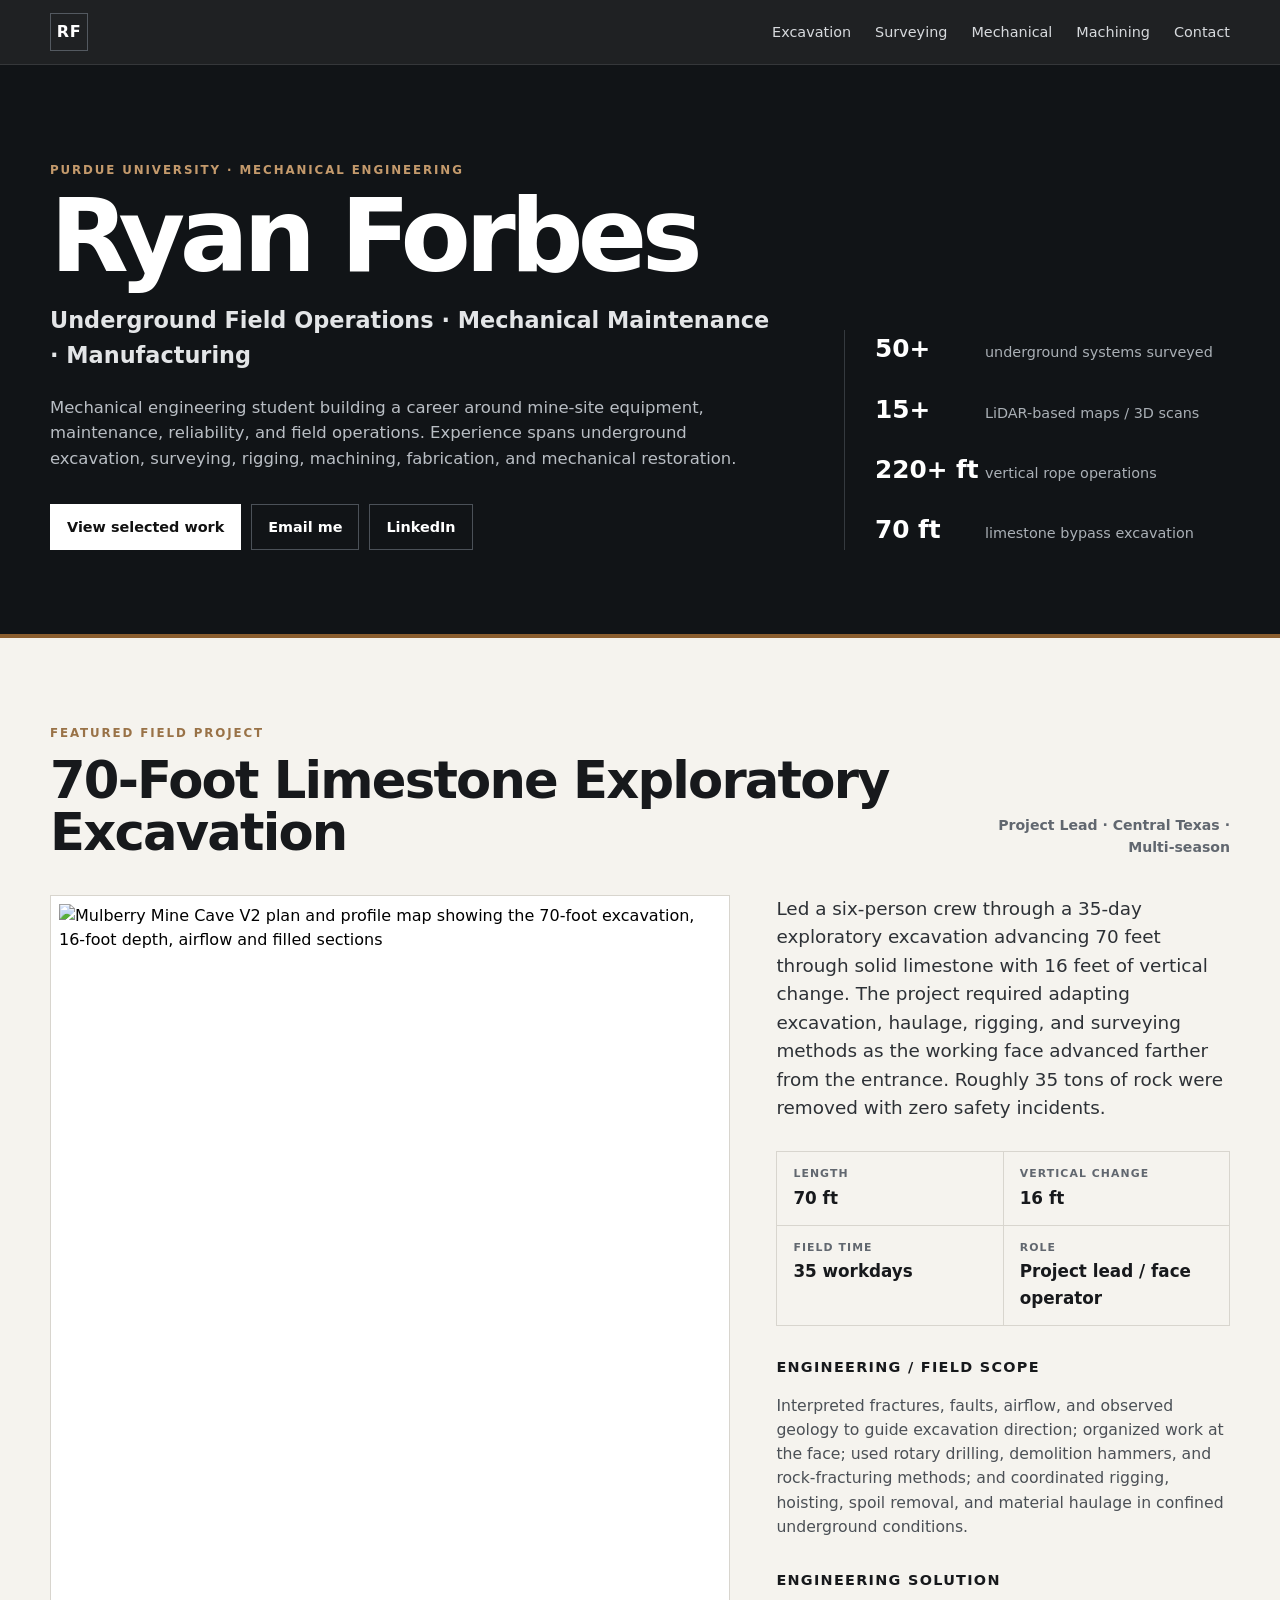
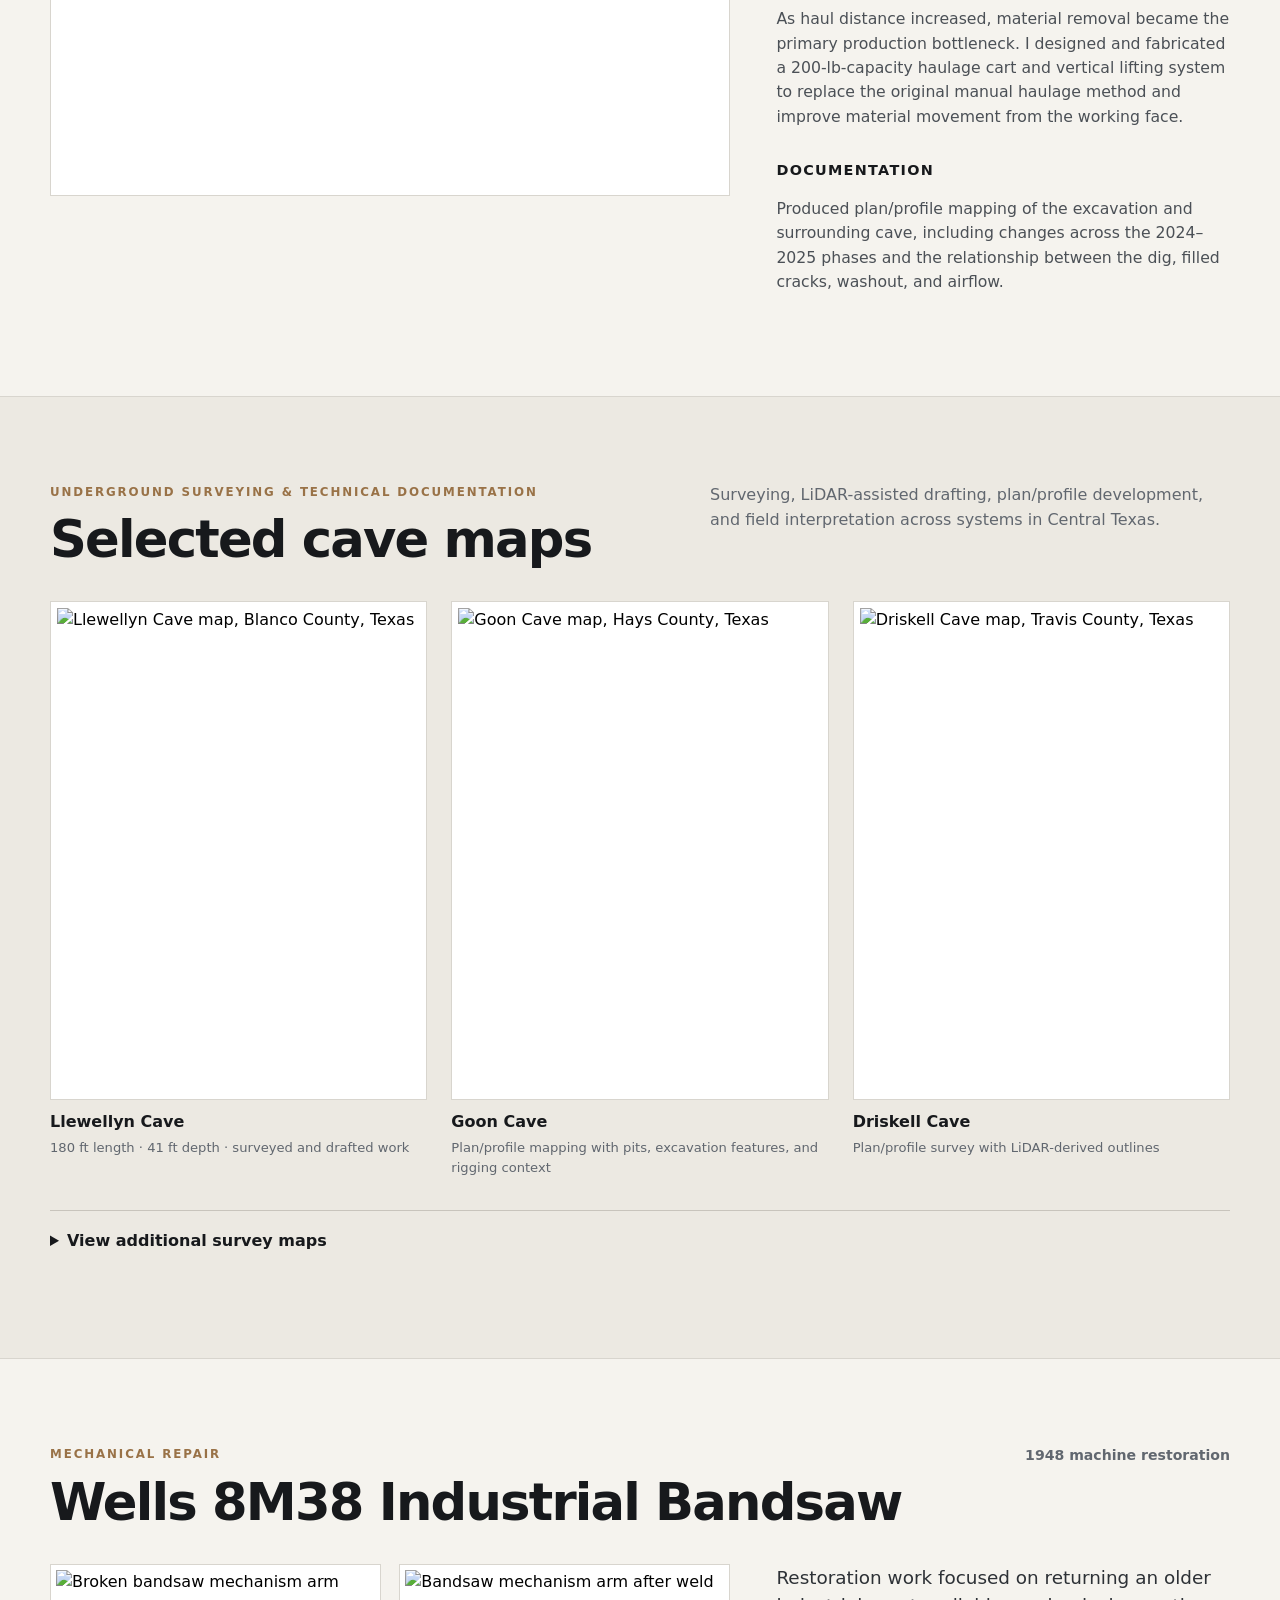
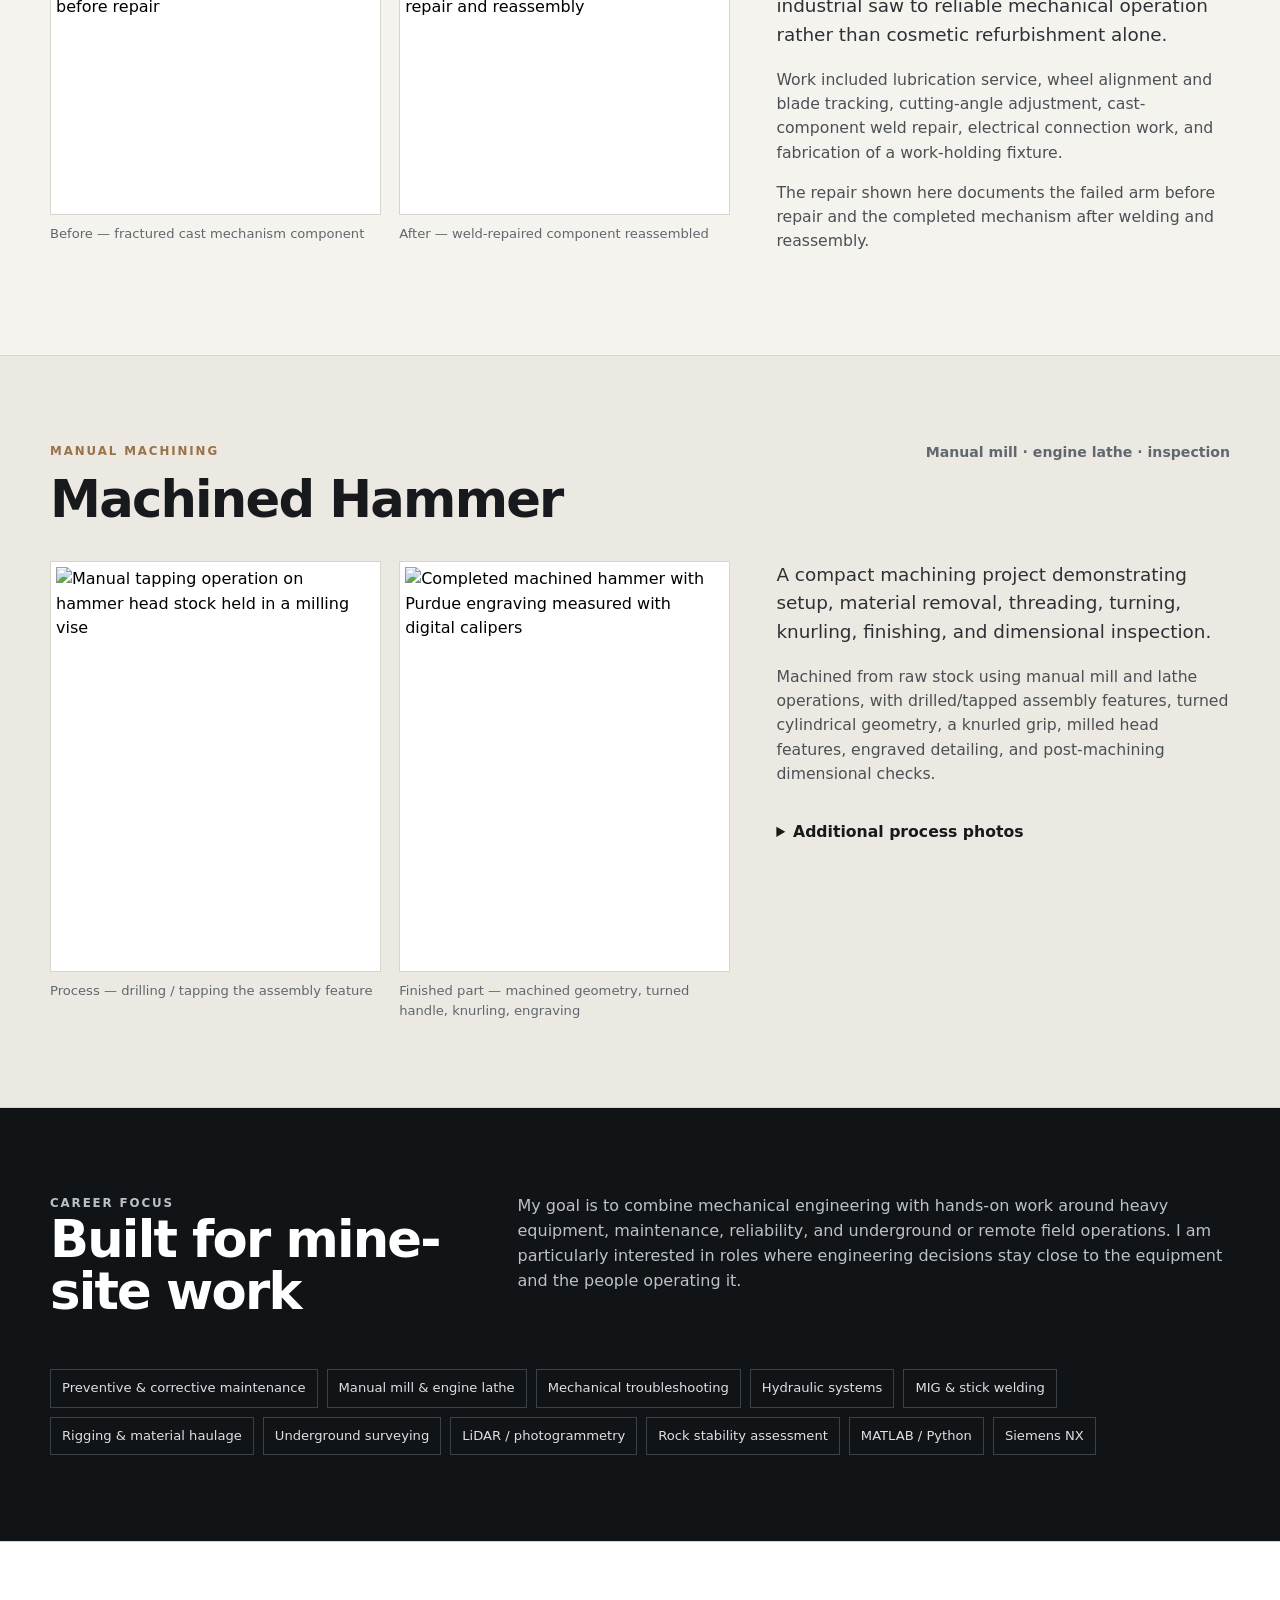
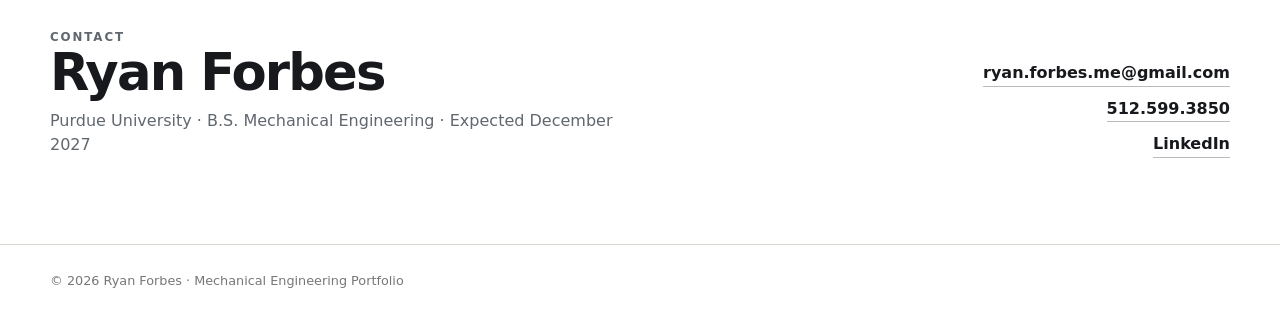
==== commit 188a0e4a: "Add files via upload" ====
--- a/index.html
+++ b/index.html
@@ -36,7 +36,7 @@
       <p class="hero-copy">Mechanical engineering student building a career around mine-site equipment, maintenance, reliability, and field operations. Experience spans underground excavation, surveying, rigging, machining, fabrication, and mechanical restoration.</p>
       <div class="actions">
         <a class="btn primary" href="#excavation">View selected work</a>
-        <a class="btn" href="mailto:fryan321@gmail.com">Email me</a>
+        <a class="btn" href="mailto:ryan.forbes.me@gmail.com">Email me</a>
         <a class="btn" href="https://www.linkedin.com/in/ryan-forbes-79450439a" target="_blank" rel="noreferrer">LinkedIn</a>
       </div>
     </div>
@@ -54,16 +54,16 @@
     <div class="section-head">
       <div>
         <p class="eyebrow">Featured field project</p>
-        <h2>70-Foot Limestone Bypass Excavation</h2>
+        <h2>70-Foot Limestone Exploratory Excavation</h2>
       </div>
       <div class="meta">Project Lead · Central Texas · Multi-season</div>
     </div>
     <div class="feature-grid">
-      <button class="image-card map-hero" data-lightbox="mulberry-v2.webp" aria-label="Open Mulberry Mine Cave V2 map">
-        <img src="mulberry-v2.webp" alt="Mulberry Mine Cave V2 plan and profile map showing the 70-foot excavation, 16-foot depth, airflow and filled sections" />
+      <button class="image-card map-hero" data-lightbox="assets/mulberry-v2.webp" aria-label="Open Mulberry Mine Cave V2 map">
+        <img src="assets/mulberry-v2.webp" alt="Mulberry Mine Cave V2 plan and profile map showing the 70-foot excavation, 16-foot depth, airflow and filled sections" />
       </button>
       <div class="case-copy">
-        <p class="lead">A multi-season underground excavation following a strong airflow-bearing fracture toward known cave passage. The project required adapting excavation, haulage, and surveying methods as the working face moved farther from the entrance.</p>
+        <p class="lead">Led a six-person crew through a 35-day exploratory excavation advancing 70 feet through solid limestone with 16 feet of vertical change. The project required adapting excavation, haulage, rigging, and surveying methods as the working face advanced farther from the entrance. Roughly 35 tons of rock were removed with zero safety incidents.</p>
         <dl class="facts">
           <div><dt>Length</dt><dd>70 ft</dd></div>
           <div><dt>Vertical change</dt><dd>16 ft</dd></div>
@@ -72,9 +72,10 @@
         </dl>
         <h3>Engineering / field scope</h3>
         <p>Interpreted fractures, faults, airflow, and observed geology to guide excavation direction; organized work at the face; used rotary drilling, demolition hammers, and rock-fracturing methods; and coordinated rigging, hoisting, spoil removal, and material haulage in confined underground conditions.</p>
+        <h3>Engineering solution</h3>
+        <p>As haul distance increased, material removal became the primary production bottleneck. I designed and fabricated a 200-lb-capacity haulage cart and vertical lifting system to replace the original manual haulage method and improve material movement from the working face.</p>
         <h3>Documentation</h3>
         <p>Produced plan/profile mapping of the excavation and surrounding cave, including changes across the 2024–2025 phases and the relationship between the dig, filled cracks, washout, and airflow.</p>
-        <p class="note">Field photography can be added later without changing the site structure.</p>
       </div>
     </div>
   </div>
@@ -91,26 +92,26 @@
     </div>
     <div class="gallery featured-gallery">
       <figure>
-        <button class="image-card" data-lightbox="lewellyn.webp"><img src="lewellyn.webp" alt="Llewellyn Cave map, Blanco County, Texas" /></button>
+        <button class="image-card" data-lightbox="assets/lewellyn.webp"><img src="assets/lewellyn.webp" alt="Llewellyn Cave map, Blanco County, Texas" /></button>
         <figcaption><strong>Llewellyn Cave</strong><span>180 ft length · 41 ft depth · surveyed and drafted work</span></figcaption>
       </figure>
       <figure>
-        <button class="image-card" data-lightbox="goon.webp"><img src="goon.webp" alt="Goon Cave map, Hays County, Texas" /></button>
+        <button class="image-card" data-lightbox="assets/goon.webp"><img src="assets/goon.webp" alt="Goon Cave map, Hays County, Texas" /></button>
         <figcaption><strong>Goon Cave</strong><span>Plan/profile mapping with pits, excavation features, and rigging context</span></figcaption>
       </figure>
       <figure>
-        <button class="image-card" data-lightbox="driskell.webp"><img src="driskell.webp" alt="Driskell Cave map, Travis County, Texas" /></button>
+        <button class="image-card" data-lightbox="assets/driskell.webp"><img src="assets/driskell.webp" alt="Driskell Cave map, Travis County, Texas" /></button>
         <figcaption><strong>Driskell Cave</strong><span>Plan/profile survey with LiDAR-derived outlines</span></figcaption>
       </figure>
     </div>
     <details class="more-work">
       <summary>View additional survey maps</summary>
       <div class="gallery secondary-gallery">
-        <figure><button class="image-card" data-lightbox="windy.webp"><img src="windy.webp" alt="Windy Cave map" /></button><figcaption><strong>Windy Cave</strong><span>LiDAR-assisted plan/profile map</span></figcaption></figure>
-        <figure><button class="image-card" data-lightbox="opas.webp"><img src="opas.webp" alt="Opa's Cavern map" /></button><figcaption><strong>Opa's Cavern</strong><span>Surveyed and drafted plan/profile map</span></figcaption></figure>
-        <figure><button class="image-card" data-lightbox="puffball.webp"><img src="puffball.webp" alt="Puffball Cave map" /></button><figcaption><strong>Puffball Cave</strong><span>Surveyed and drafted plan/profile map</span></figcaption></figure>
-        <figure><button class="image-card" data-lightbox="rogers.webp"><img src="rogers.webp" alt="Roger's Cave map" /></button><figcaption><strong>Roger's Cave</strong><span>Solo scan and drafting example</span></figcaption></figure>
-        <figure><button class="image-card" data-lightbox="mulberry-v1.webp"><img src="mulberry-v1.webp" alt="Earlier Mulberry Mine Cave map" /></button><figcaption><strong>Mulberry Mine — earlier phase</strong><span>Useful comparison against the later V2 documentation</span></figcaption></figure>
+        <figure><button class="image-card" data-lightbox="assets/windy.webp"><img src="assets/windy.webp" alt="Windy Cave map" /></button><figcaption><strong>Windy Cave</strong><span>LiDAR-assisted plan/profile map</span></figcaption></figure>
+        <figure><button class="image-card" data-lightbox="assets/opas.webp"><img src="assets/opas.webp" alt="Opa's Cavern map" /></button><figcaption><strong>Opa's Cavern</strong><span>Surveyed and drafted plan/profile map</span></figcaption></figure>
+        <figure><button class="image-card" data-lightbox="assets/puffball.webp"><img src="assets/puffball.webp" alt="Puffball Cave map" /></button><figcaption><strong>Puffball Cave</strong><span>Surveyed and drafted plan/profile map</span></figcaption></figure>
+        <figure><button class="image-card" data-lightbox="assets/rogers.webp"><img src="assets/rogers.webp" alt="Roger's Cave map" /></button><figcaption><strong>Roger's Cave</strong><span>Solo scan and drafting example</span></figcaption></figure>
+        <figure><button class="image-card" data-lightbox="assets/mulberry-v1.webp"><img src="assets/mulberry-v1.webp" alt="Earlier Mulberry Mine Cave map" /></button><figcaption><strong>Mulberry Mine — earlier phase</strong><span>Useful comparison against the later V2 documentation</span></figcaption></figure>
       </div>
     </details>
   </div>
@@ -124,8 +125,8 @@
     </div>
     <div class="two-col-project">
       <div class="before-after">
-        <figure><button class="image-card" data-lightbox="wells-before.webp"><img src="wells-before.webp" alt="Broken bandsaw mechanism arm before repair" /></button><figcaption>Before — fractured cast mechanism component</figcaption></figure>
-        <figure><button class="image-card" data-lightbox="wells-after.webp"><img src="wells-after.webp" alt="Bandsaw mechanism arm after weld repair and reassembly" /></button><figcaption>After — weld-repaired component reassembled</figcaption></figure>
+        <figure><button class="image-card" data-lightbox="assets/wells-before.webp"><img src="assets/wells-before.webp" alt="Broken bandsaw mechanism arm before repair" /></button><figcaption>Before — fractured cast mechanism component</figcaption></figure>
+        <figure><button class="image-card" data-lightbox="assets/wells-after.webp"><img src="assets/wells-after.webp" alt="Bandsaw mechanism arm after weld repair and reassembly" /></button><figcaption>After — weld-repaired component reassembled</figcaption></figure>
       </div>
       <div class="case-copy">
         <p class="lead">Restoration work focused on returning an older industrial saw to reliable mechanical operation rather than cosmetic refurbishment alone.</p>
@@ -144,13 +145,13 @@
     </div>
     <div class="two-col-project machining-layout">
       <div class="before-after">
-        <figure><button class="image-card" data-lightbox="hammer-tapping.webp"><img src="hammer-tapping.webp" alt="Manual tapping operation on hammer head stock held in a milling vise" /></button><figcaption>Process — drilling / tapping the assembly feature</figcaption></figure>
-        <figure><button class="image-card" data-lightbox="hammer-final.webp"><img src="hammer-final.webp" alt="Completed machined hammer with Purdue engraving measured with digital calipers" /></button><figcaption>Finished part — machined geometry, turned handle, knurling, engraving</figcaption></figure>
+        <figure><button class="image-card" data-lightbox="assets/hammer-tapping.webp"><img src="assets/hammer-tapping.webp" alt="Manual tapping operation on hammer head stock held in a milling vise" /></button><figcaption>Process — drilling / tapping the assembly feature</figcaption></figure>
+        <figure><button class="image-card" data-lightbox="assets/hammer-final.webp"><img src="assets/hammer-final.webp" alt="Completed machined hammer with Purdue engraving measured with digital calipers" /></button><figcaption>Finished part — machined geometry, turned handle, knurling, engraving</figcaption></figure>
       </div>
       <div class="case-copy">
         <p class="lead">A compact machining project demonstrating setup, material removal, threading, turning, knurling, finishing, and dimensional inspection.</p>
         <p>Machined from raw stock using manual mill and lathe operations, with drilled/tapped assembly features, turned cylindrical geometry, a knurled grip, milled head features, engraved detailing, and post-machining dimensional checks.</p>
-        <details class="inline-details"><summary>Additional process photos</summary><div class="mini-gallery"><button class="image-card" data-lightbox="hammer-thread.webp"><img src="hammer-thread.webp" alt="Finished threaded hole in machined hammer head stock" /></button><button class="image-card" data-lightbox="hammer-measure.webp"><img src="hammer-measure.webp" alt="Completed hammer head dimensional inspection with calipers" /></button></div></details>
+        <details class="inline-details"><summary>Additional process photos</summary><div class="mini-gallery"><button class="image-card" data-lightbox="assets/hammer-thread.webp"><img src="assets/hammer-thread.webp" alt="Finished threaded hole in machined hammer head stock" /></button><button class="image-card" data-lightbox="assets/hammer-measure.webp"><img src="assets/hammer-measure.webp" alt="Completed hammer head dimensional inspection with calipers" /></button></div></details>
       </div>
     </div>
   </div>
@@ -166,8 +167,8 @@
 
 <section class="section contact" id="contact">
   <div class="wrap contact-grid">
-    <div><p class="eyebrow">Contact</p><h2>Ryan Forbes</h2><p>Purdue University · B.S. Mechanical Engineering · Expected May 2028</p></div>
-    <div class="contact-links"><a href="mailto:fryan321@gmail.com">fryan321@gmail.com</a><a href="tel:+15125993850">512.599.3850</a><a href="https://www.linkedin.com/in/ryan-forbes-79450439a" target="_blank" rel="noreferrer">LinkedIn</a></div>
+    <div><p class="eyebrow">Contact</p><h2>Ryan Forbes</h2><p>Purdue University · B.S. Mechanical Engineering · Expected December 2027</p></div>
+    <div class="contact-links"><a href="mailto:ryan.forbes.me@gmail.com">ryan.forbes.me@gmail.com</a><a href="tel:+15125993850">512.599.3850</a><a href="https://www.linkedin.com/in/ryan-forbes-79450439a" target="_blank" rel="noreferrer">LinkedIn</a></div>
   </div>
 </section>
 </main>
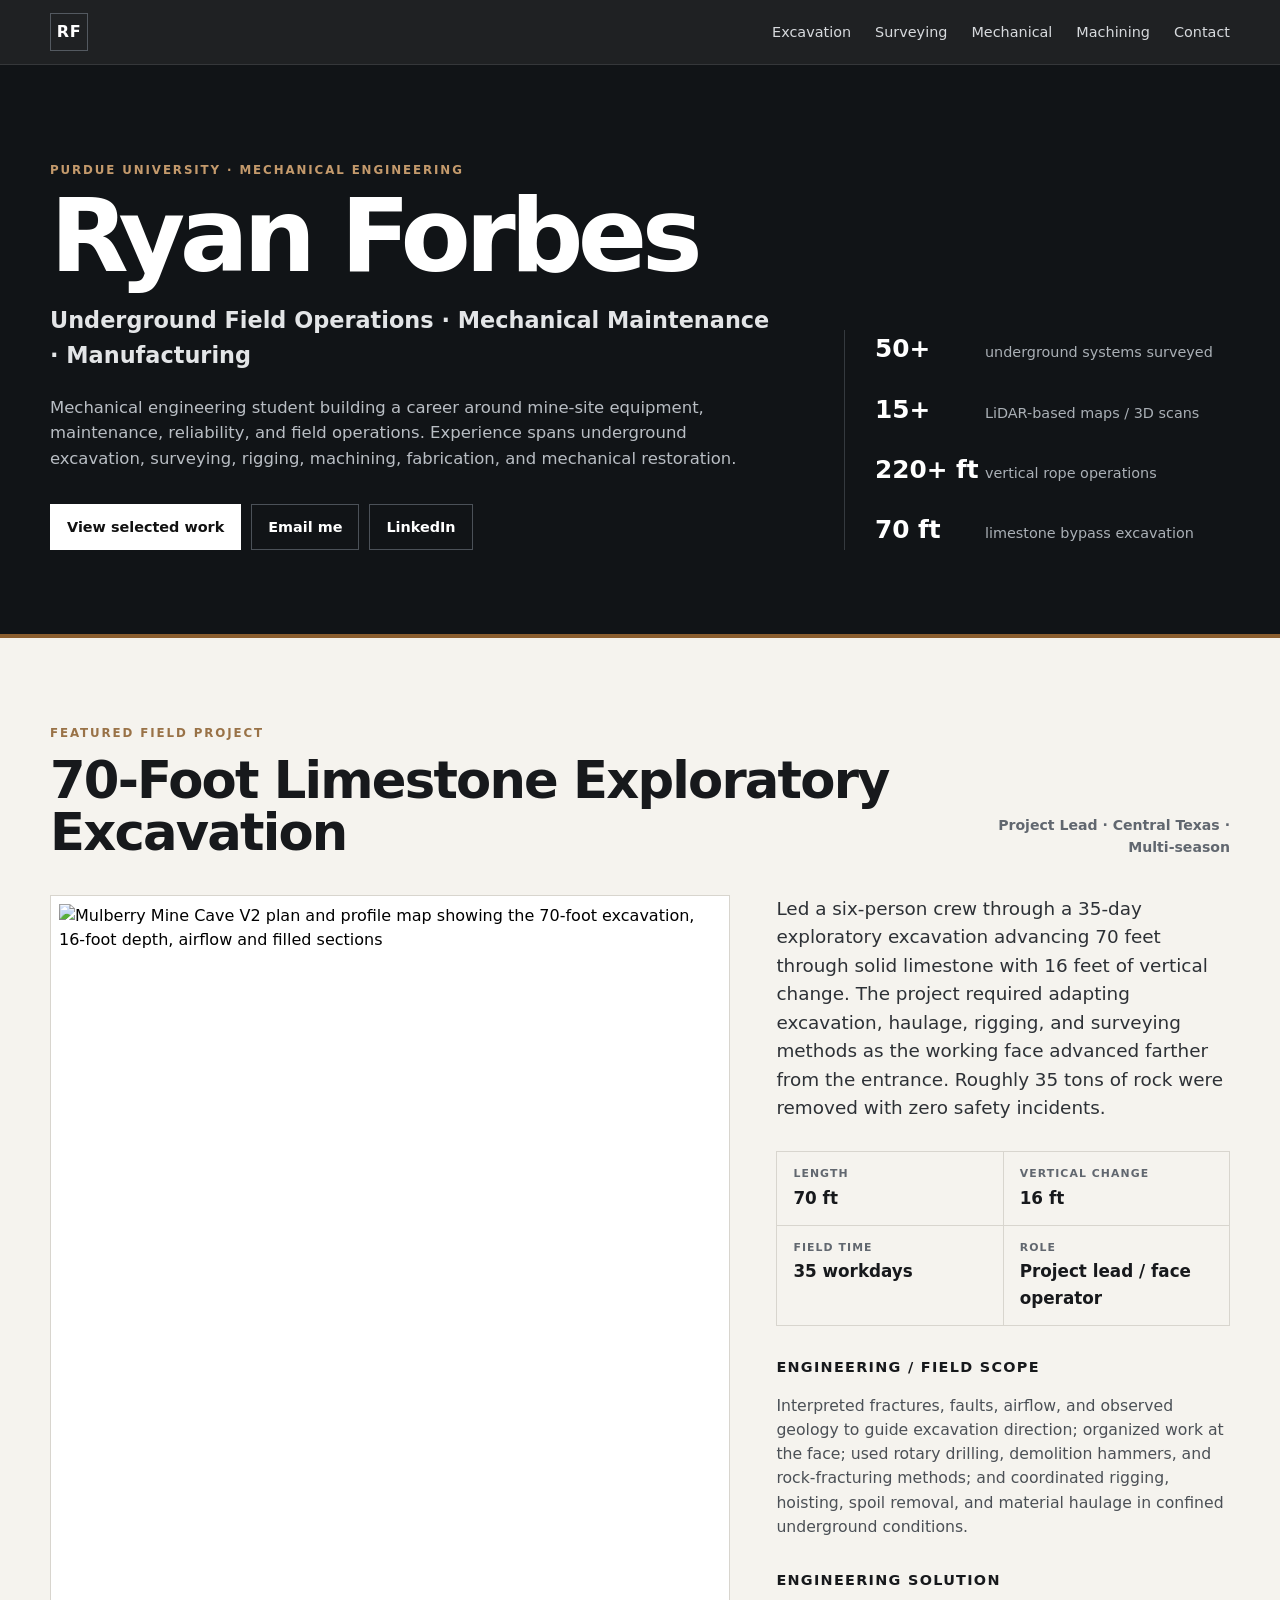
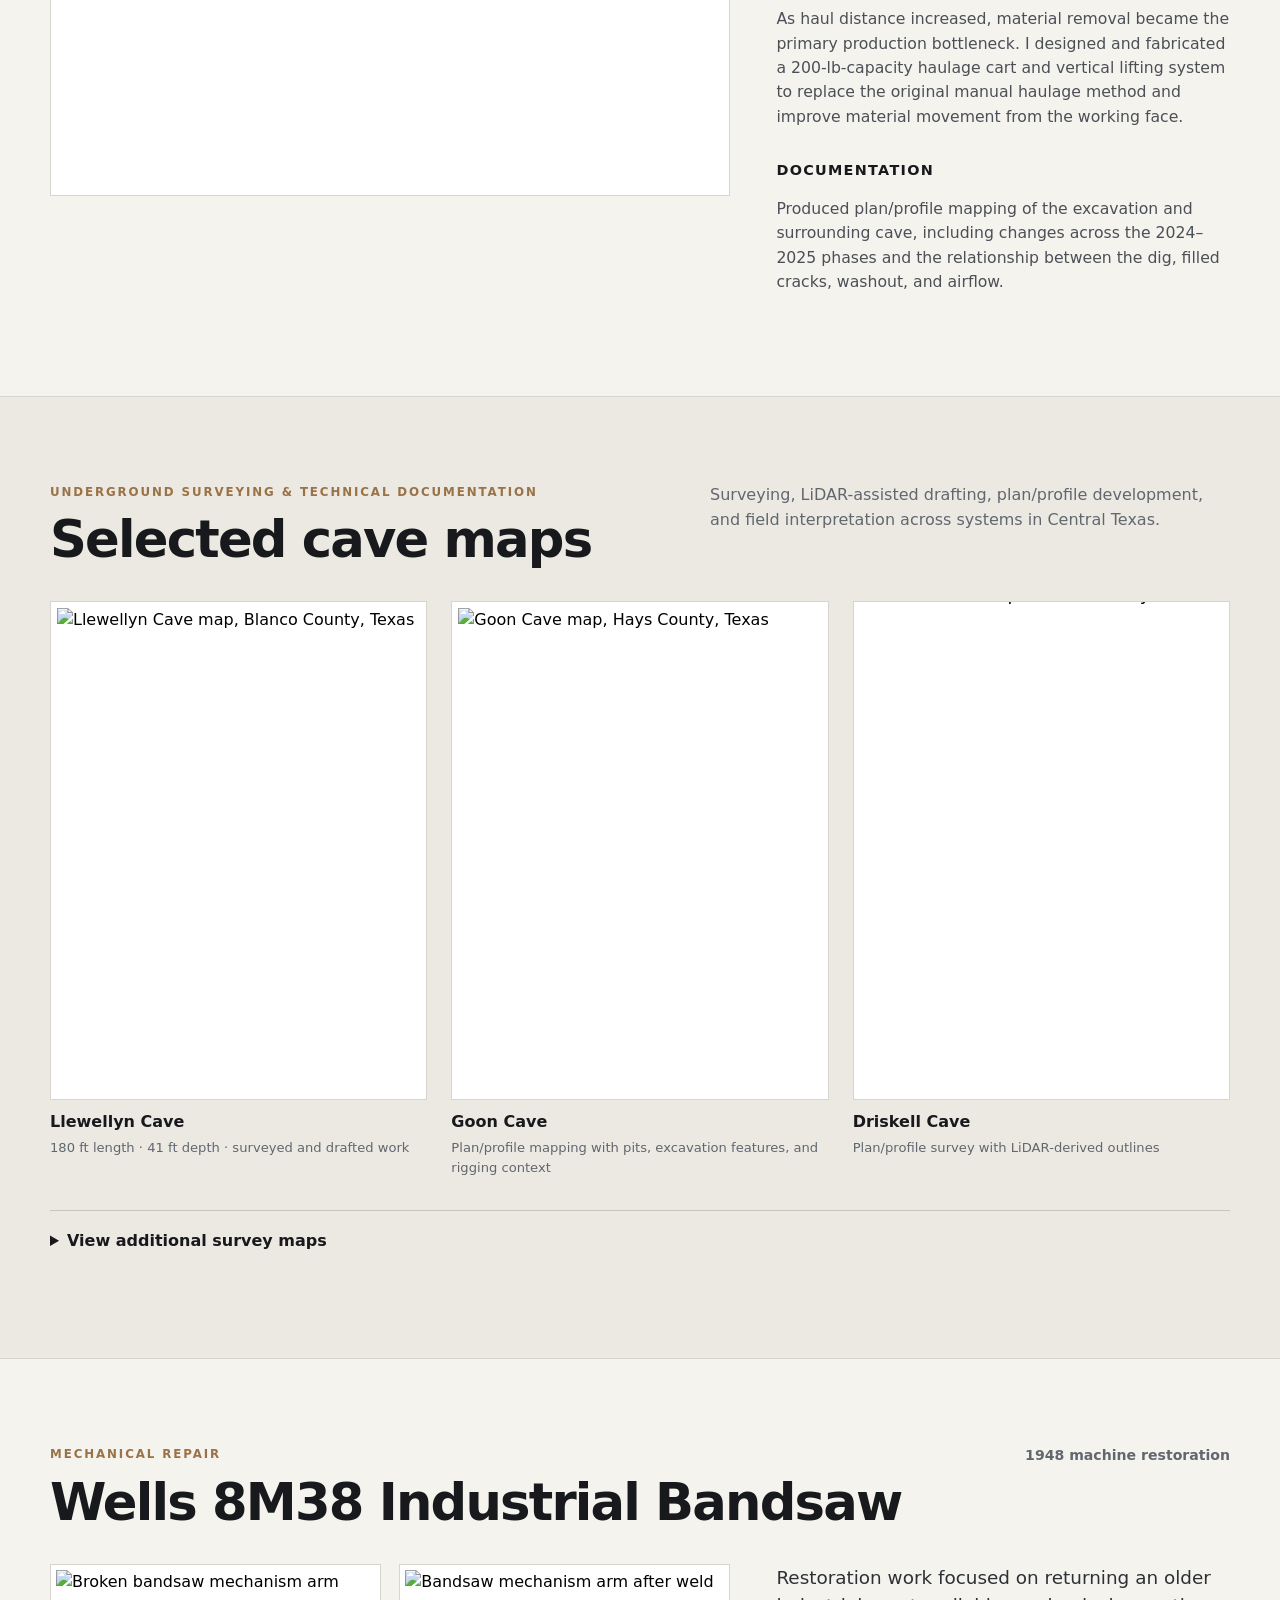
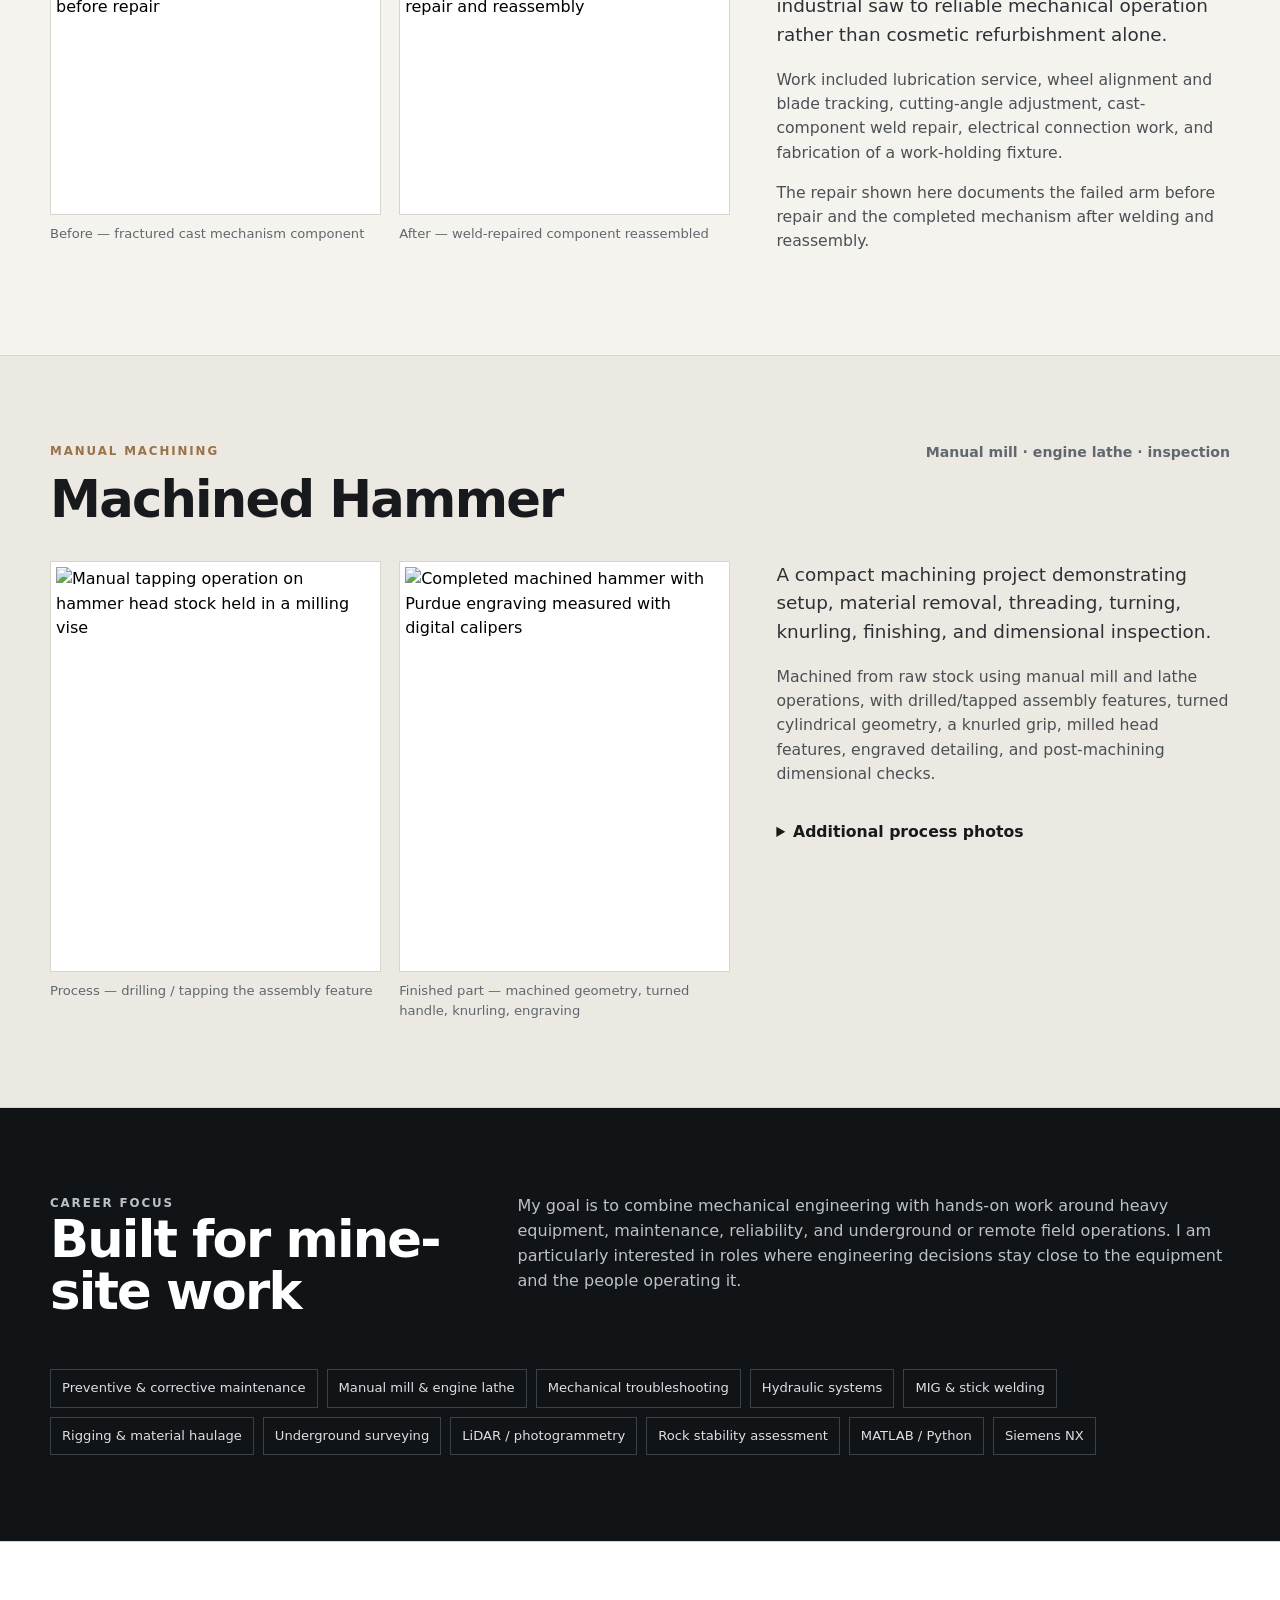
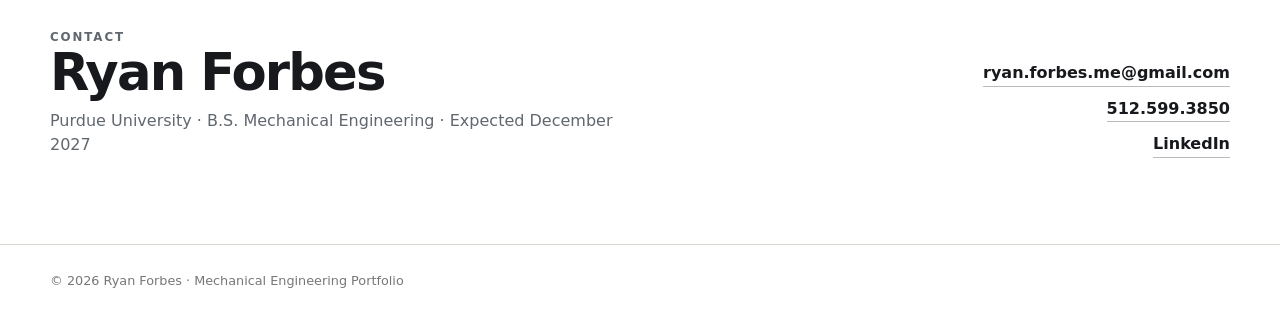
==== commit f7487779: "Add files via upload" ====
--- a/index.html
+++ b/index.html
@@ -100,17 +100,17 @@
         <figcaption><strong>Goon Cave</strong><span>Plan/profile mapping with pits, excavation features, and rigging context</span></figcaption>
       </figure>
       <figure>
-        <button class="image-card" data-lightbox="assets/driskell.webp"><img src="assets/driskell.webp" alt="Driskell Cave map, Travis County, Texas" /></button>
+        <button class="image-card map-trim" data-lightbox="assets/driskell.webp"><img src="assets/driskell.webp" alt="Driskell Cave map, Travis County, Texas" /></button>
         <figcaption><strong>Driskell Cave</strong><span>Plan/profile survey with LiDAR-derived outlines</span></figcaption>
       </figure>
     </div>
     <details class="more-work">
       <summary>View additional survey maps</summary>
       <div class="gallery secondary-gallery">
-        <figure><button class="image-card" data-lightbox="assets/windy.webp"><img src="assets/windy.webp" alt="Windy Cave map" /></button><figcaption><strong>Windy Cave</strong><span>LiDAR-assisted plan/profile map</span></figcaption></figure>
-        <figure><button class="image-card" data-lightbox="assets/opas.webp"><img src="assets/opas.webp" alt="Opa's Cavern map" /></button><figcaption><strong>Opa's Cavern</strong><span>Surveyed and drafted plan/profile map</span></figcaption></figure>
-        <figure><button class="image-card" data-lightbox="assets/puffball.webp"><img src="assets/puffball.webp" alt="Puffball Cave map" /></button><figcaption><strong>Puffball Cave</strong><span>Surveyed and drafted plan/profile map</span></figcaption></figure>
-        <figure><button class="image-card" data-lightbox="assets/rogers.webp"><img src="assets/rogers.webp" alt="Roger's Cave map" /></button><figcaption><strong>Roger's Cave</strong><span>Solo scan and drafting example</span></figcaption></figure>
+        <figure><button class="image-card map-trim" data-lightbox="assets/windy.webp"><img src="assets/windy.webp" alt="Windy Cave map" /></button><figcaption><strong>Windy Cave</strong><span>LiDAR-assisted plan/profile map</span></figcaption></figure>
+        <figure><button class="image-card map-trim" data-lightbox="assets/opas.webp"><img src="assets/opas.webp" alt="Opa's Cavern map" /></button><figcaption><strong>Opa's Cavern</strong><span>Surveyed and drafted plan/profile map</span></figcaption></figure>
+        <figure><button class="image-card map-trim" data-lightbox="assets/puffball.webp"><img src="assets/puffball.webp" alt="Puffball Cave map" /></button><figcaption><strong>Puffball Cave</strong><span>Surveyed and drafted plan/profile map</span></figcaption></figure>
+        <figure><button class="image-card map-trim" data-lightbox="assets/rogers.webp"><img src="assets/rogers.webp" alt="Roger's Cave map" /></button><figcaption><strong>Roger's Cave</strong><span>Solo scan and drafting example</span></figcaption></figure>
         <figure><button class="image-card" data-lightbox="assets/mulberry-v1.webp"><img src="assets/mulberry-v1.webp" alt="Earlier Mulberry Mine Cave map" /></button><figcaption><strong>Mulberry Mine — earlier phase</strong><span>Useful comparison against the later V2 documentation</span></figcaption></figure>
       </div>
     </details>
--- a/style.css
+++ b/style.css
@@ -5,3 +5,9 @@
 @media(max-width:900px){.hero-grid,.feature-grid,.two-col-project,.fit-grid,.contact-grid{grid-template-columns:1fr}.hero-panel{border-left:0;border-top:1px solid #353a3f;padding:25px 0 0}.section-head{align-items:start;flex-direction:column}.meta{text-align:left}.gallery{grid-template-columns:repeat(2,1fr)}.secondary-gallery{grid-template-columns:repeat(3,1fr)}.contact-links{align-items:flex-start}.fit .skill-tags{grid-column:auto}}
 @media(max-width:650px){.wrap{width:min(calc(100% - 26px),var(--max))}.site-header nav{gap:12px;overflow-x:auto;white-space:nowrap}.site-header nav a{font-size:.75rem}.brand{display:none}.nav-wrap{justify-content:flex-start}.hero{padding:68px 0 58px}.hero h1{font-size:4rem}.hero-panel div{grid-template-columns:95px 1fr}.section{padding:58px 0}.gallery,.secondary-gallery,.before-after{grid-template-columns:1fr}.facts{grid-template-columns:1fr 1fr}.lightbox{padding:18px}.lightbox-close{right:10px;top:5px}}
 @media(prefers-reduced-motion:reduce){html{scroll-behavior:auto}*{transition:none!important}}
+
+/* The five portrait map exports include black bars inside the images. */
+.map-trim{overflow:hidden}
+.map-trim img{transform:scale(1.11)}
+.map-trim:hover img{transform:scale(1.12)}
+.lightbox img.trim-map{max-height:78vh;transform:scale(1.11)}
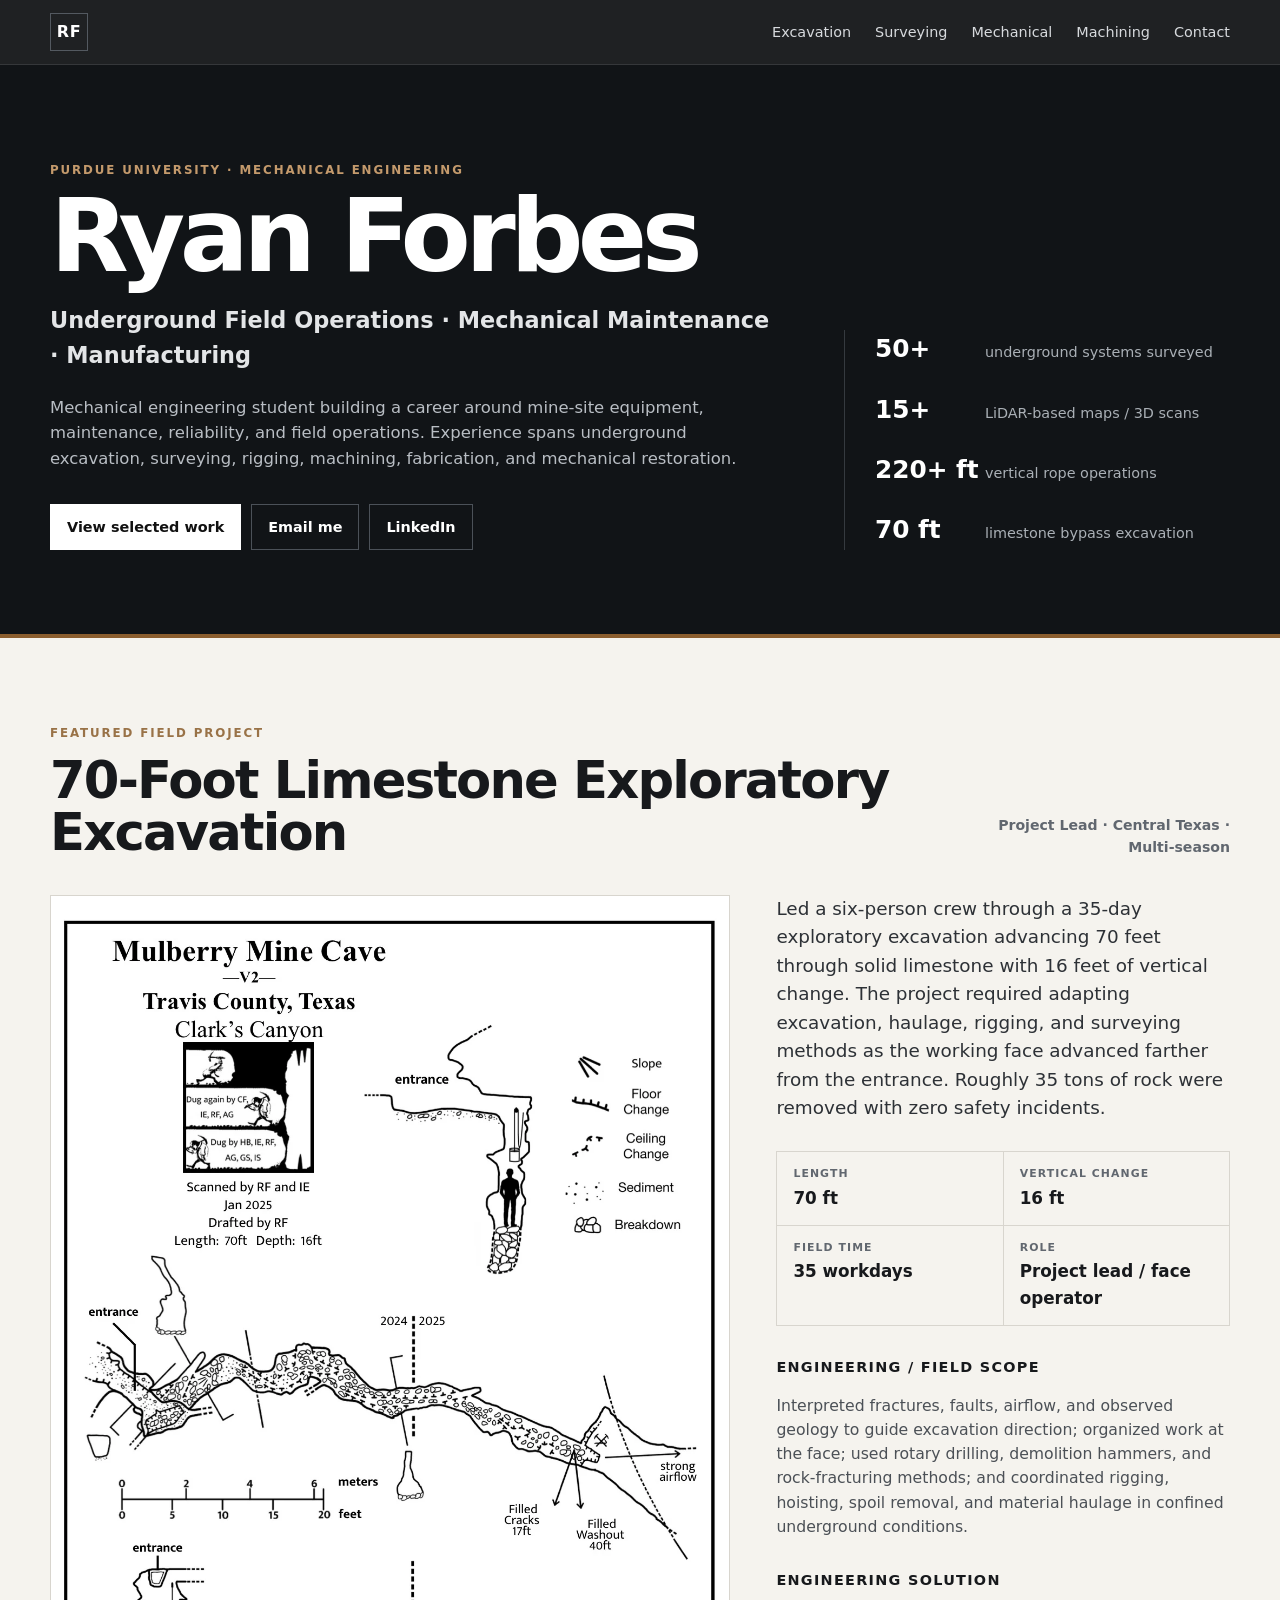
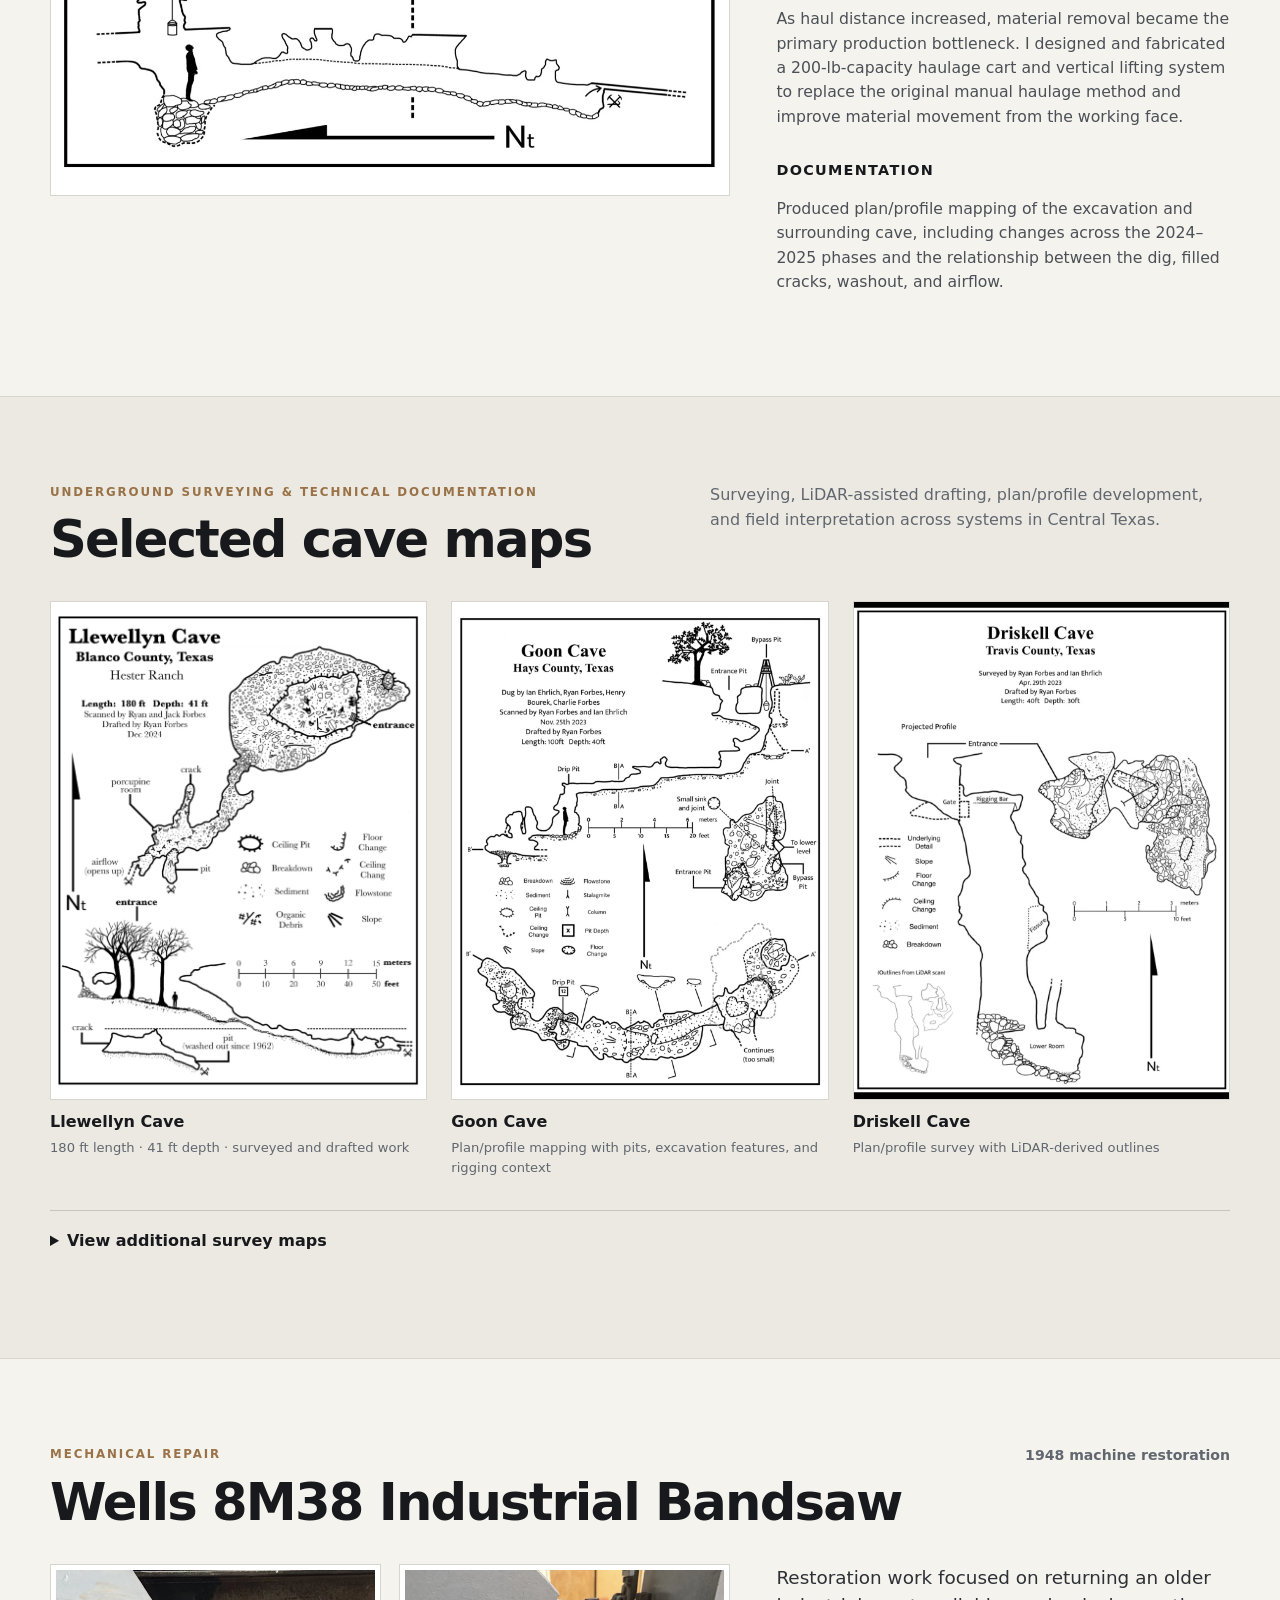
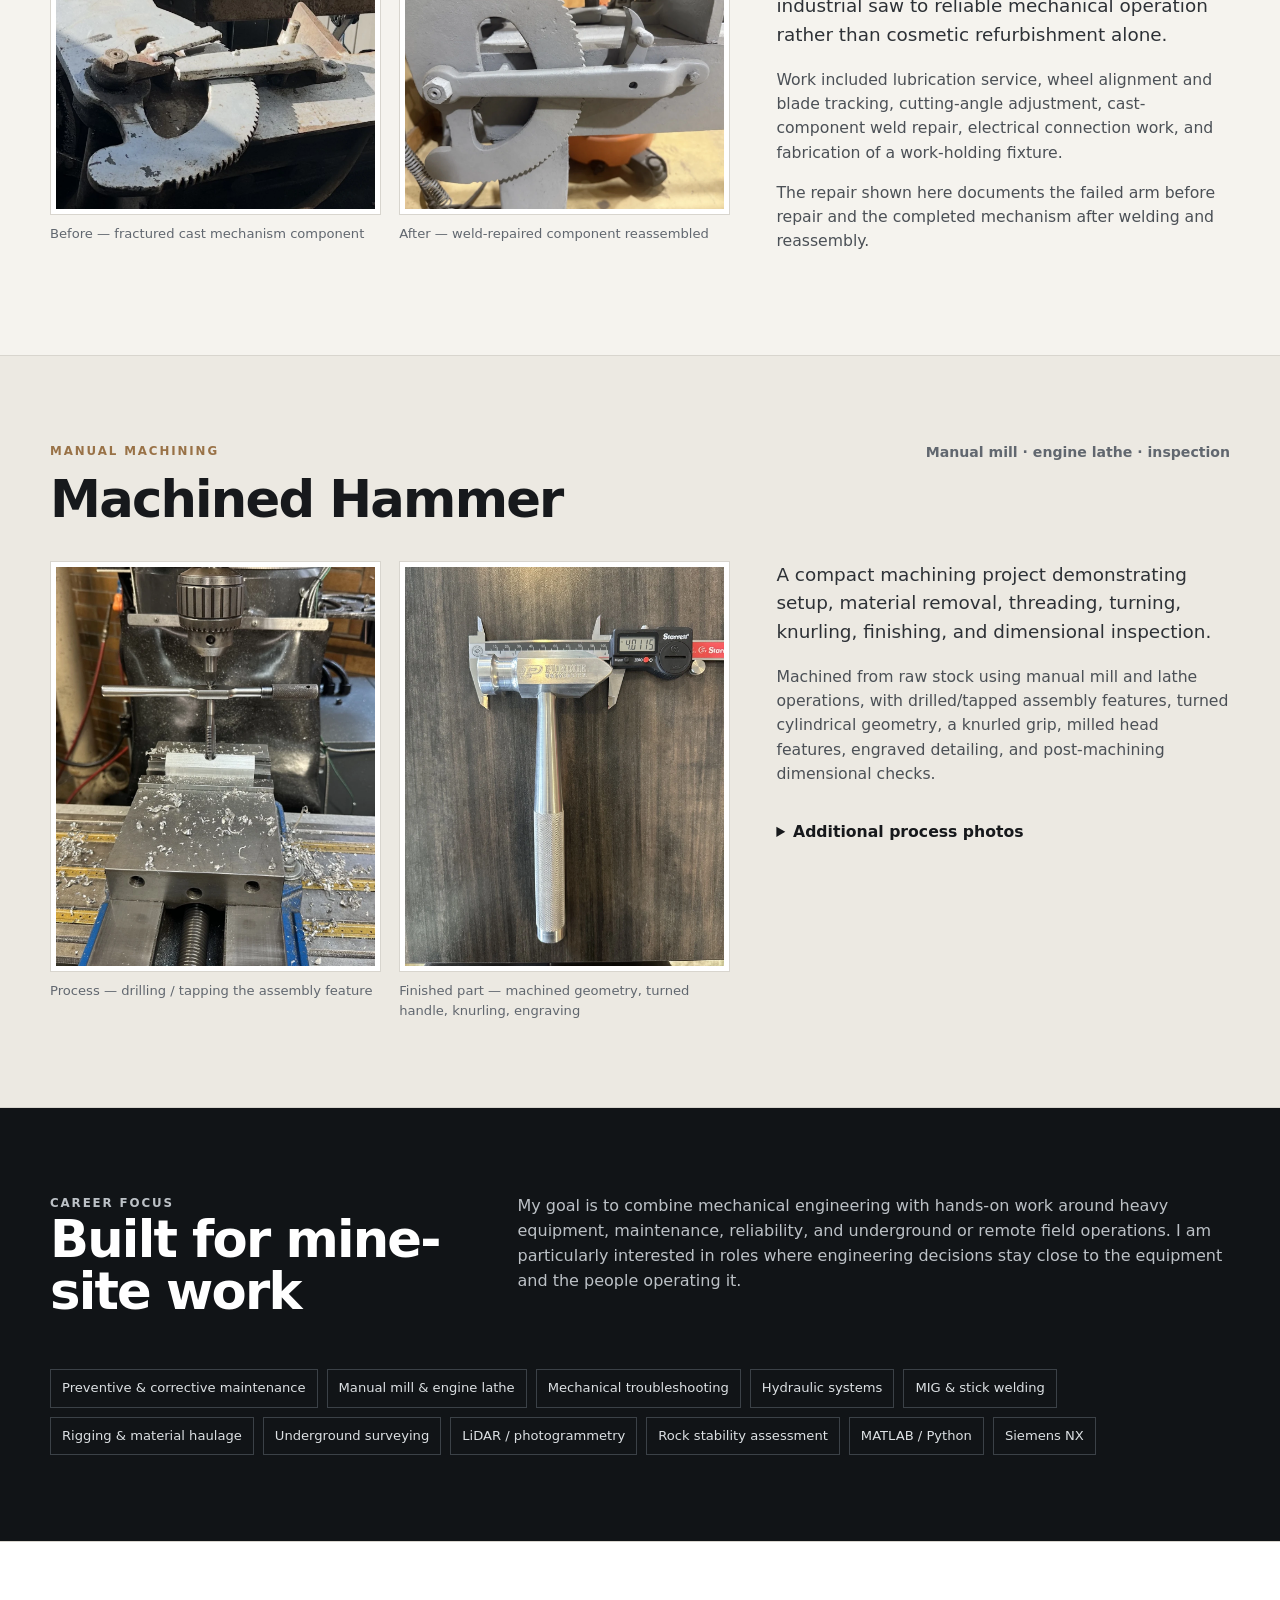
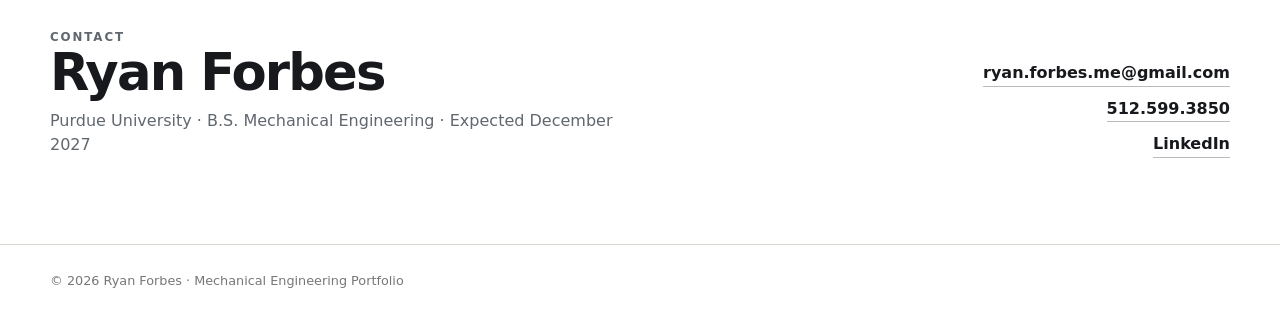
==== commit 1030159c: "Add files via upload" ====
--- a/index.html
+++ b/index.html
@@ -59,8 +59,8 @@
       <div class="meta">Project Lead · Central Texas · Multi-season</div>
     </div>
     <div class="feature-grid">
-      <button class="image-card map-hero" data-lightbox="assets/mulberry-v2.webp" aria-label="Open Mulberry Mine Cave V2 map">
-        <img src="assets/mulberry-v2.webp" alt="Mulberry Mine Cave V2 plan and profile map showing the 70-foot excavation, 16-foot depth, airflow and filled sections" />
+      <button class="image-card map-hero" data-lightbox="mulberry-v2.webp" aria-label="Open Mulberry Mine Cave V2 map">
+        <img src="mulberry-v2.webp" alt="Mulberry Mine Cave V2 plan and profile map showing the 70-foot excavation, 16-foot depth, airflow and filled sections" />
       </button>
       <div class="case-copy">
         <p class="lead">Led a six-person crew through a 35-day exploratory excavation advancing 70 feet through solid limestone with 16 feet of vertical change. The project required adapting excavation, haulage, rigging, and surveying methods as the working face advanced farther from the entrance. Roughly 35 tons of rock were removed with zero safety incidents.</p>
@@ -92,26 +92,26 @@
     </div>
     <div class="gallery featured-gallery">
       <figure>
-        <button class="image-card" data-lightbox="assets/lewellyn.webp"><img src="assets/lewellyn.webp" alt="Llewellyn Cave map, Blanco County, Texas" /></button>
+        <button class="image-card" data-lightbox="lewellyn.webp"><img src="lewellyn.webp" alt="Llewellyn Cave map, Blanco County, Texas" /></button>
         <figcaption><strong>Llewellyn Cave</strong><span>180 ft length · 41 ft depth · surveyed and drafted work</span></figcaption>
       </figure>
       <figure>
-        <button class="image-card" data-lightbox="assets/goon.webp"><img src="assets/goon.webp" alt="Goon Cave map, Hays County, Texas" /></button>
+        <button class="image-card" data-lightbox="goon.webp"><img src="goon.webp" alt="Goon Cave map, Hays County, Texas" /></button>
         <figcaption><strong>Goon Cave</strong><span>Plan/profile mapping with pits, excavation features, and rigging context</span></figcaption>
       </figure>
       <figure>
-        <button class="image-card map-trim" data-lightbox="assets/driskell.webp"><img src="assets/driskell.webp" alt="Driskell Cave map, Travis County, Texas" /></button>
+        <button class="image-card map-trim" data-lightbox="driskell.webp"><img src="driskell.webp" alt="Driskell Cave map, Travis County, Texas" /></button>
         <figcaption><strong>Driskell Cave</strong><span>Plan/profile survey with LiDAR-derived outlines</span></figcaption>
       </figure>
     </div>
     <details class="more-work">
       <summary>View additional survey maps</summary>
       <div class="gallery secondary-gallery">
-        <figure><button class="image-card map-trim" data-lightbox="assets/windy.webp"><img src="assets/windy.webp" alt="Windy Cave map" /></button><figcaption><strong>Windy Cave</strong><span>LiDAR-assisted plan/profile map</span></figcaption></figure>
-        <figure><button class="image-card map-trim" data-lightbox="assets/opas.webp"><img src="assets/opas.webp" alt="Opa's Cavern map" /></button><figcaption><strong>Opa's Cavern</strong><span>Surveyed and drafted plan/profile map</span></figcaption></figure>
-        <figure><button class="image-card map-trim" data-lightbox="assets/puffball.webp"><img src="assets/puffball.webp" alt="Puffball Cave map" /></button><figcaption><strong>Puffball Cave</strong><span>Surveyed and drafted plan/profile map</span></figcaption></figure>
-        <figure><button class="image-card map-trim" data-lightbox="assets/rogers.webp"><img src="assets/rogers.webp" alt="Roger's Cave map" /></button><figcaption><strong>Roger's Cave</strong><span>Solo scan and drafting example</span></figcaption></figure>
-        <figure><button class="image-card" data-lightbox="assets/mulberry-v1.webp"><img src="assets/mulberry-v1.webp" alt="Earlier Mulberry Mine Cave map" /></button><figcaption><strong>Mulberry Mine — earlier phase</strong><span>Useful comparison against the later V2 documentation</span></figcaption></figure>
+        <figure><button class="image-card map-trim" data-lightbox="windy.webp"><img src="windy.webp" alt="Windy Cave map" /></button><figcaption><strong>Windy Cave</strong><span>LiDAR-assisted plan/profile map</span></figcaption></figure>
+        <figure><button class="image-card map-trim" data-lightbox="opas.webp"><img src="opas.webp" alt="Opa's Cavern map" /></button><figcaption><strong>Opa's Cavern</strong><span>Surveyed and drafted plan/profile map</span></figcaption></figure>
+        <figure><button class="image-card map-trim" data-lightbox="puffball.webp"><img src="puffball.webp" alt="Puffball Cave map" /></button><figcaption><strong>Puffball Cave</strong><span>Surveyed and drafted plan/profile map</span></figcaption></figure>
+        <figure><button class="image-card map-trim" data-lightbox="rogers.webp"><img src="rogers.webp" alt="Roger's Cave map" /></button><figcaption><strong>Roger's Cave</strong><span>Solo scan and drafting example</span></figcaption></figure>
+        <figure><button class="image-card" data-lightbox="mulberry-v1.webp"><img src="mulberry-v1.webp" alt="Earlier Mulberry Mine Cave map" /></button><figcaption><strong>Mulberry Mine — earlier phase</strong><span>Useful comparison against the later V2 documentation</span></figcaption></figure>
       </div>
     </details>
   </div>
@@ -125,8 +125,8 @@
     </div>
     <div class="two-col-project">
       <div class="before-after">
-        <figure><button class="image-card" data-lightbox="assets/wells-before.webp"><img src="assets/wells-before.webp" alt="Broken bandsaw mechanism arm before repair" /></button><figcaption>Before — fractured cast mechanism component</figcaption></figure>
-        <figure><button class="image-card" data-lightbox="assets/wells-after.webp"><img src="assets/wells-after.webp" alt="Bandsaw mechanism arm after weld repair and reassembly" /></button><figcaption>After — weld-repaired component reassembled</figcaption></figure>
+        <figure><button class="image-card" data-lightbox="wells-before.webp"><img src="wells-before.webp" alt="Broken bandsaw mechanism arm before repair" /></button><figcaption>Before — fractured cast mechanism component</figcaption></figure>
+        <figure><button class="image-card" data-lightbox="wells-after.webp"><img src="wells-after.webp" alt="Bandsaw mechanism arm after weld repair and reassembly" /></button><figcaption>After — weld-repaired component reassembled</figcaption></figure>
       </div>
       <div class="case-copy">
         <p class="lead">Restoration work focused on returning an older industrial saw to reliable mechanical operation rather than cosmetic refurbishment alone.</p>
@@ -145,13 +145,13 @@
     </div>
     <div class="two-col-project machining-layout">
       <div class="before-after">
-        <figure><button class="image-card" data-lightbox="assets/hammer-tapping.webp"><img src="assets/hammer-tapping.webp" alt="Manual tapping operation on hammer head stock held in a milling vise" /></button><figcaption>Process — drilling / tapping the assembly feature</figcaption></figure>
-        <figure><button class="image-card" data-lightbox="assets/hammer-final.webp"><img src="assets/hammer-final.webp" alt="Completed machined hammer with Purdue engraving measured with digital calipers" /></button><figcaption>Finished part — machined geometry, turned handle, knurling, engraving</figcaption></figure>
+        <figure><button class="image-card" data-lightbox="hammer-tapping.webp"><img src="hammer-tapping.webp" alt="Manual tapping operation on hammer head stock held in a milling vise" /></button><figcaption>Process — drilling / tapping the assembly feature</figcaption></figure>
+        <figure><button class="image-card" data-lightbox="hammer-final.webp"><img src="hammer-final.webp" alt="Completed machined hammer with Purdue engraving measured with digital calipers" /></button><figcaption>Finished part — machined geometry, turned handle, knurling, engraving</figcaption></figure>
       </div>
       <div class="case-copy">
         <p class="lead">A compact machining project demonstrating setup, material removal, threading, turning, knurling, finishing, and dimensional inspection.</p>
         <p>Machined from raw stock using manual mill and lathe operations, with drilled/tapped assembly features, turned cylindrical geometry, a knurled grip, milled head features, engraved detailing, and post-machining dimensional checks.</p>
-        <details class="inline-details"><summary>Additional process photos</summary><div class="mini-gallery"><button class="image-card" data-lightbox="assets/hammer-thread.webp"><img src="assets/hammer-thread.webp" alt="Finished threaded hole in machined hammer head stock" /></button><button class="image-card" data-lightbox="assets/hammer-measure.webp"><img src="assets/hammer-measure.webp" alt="Completed hammer head dimensional inspection with calipers" /></button></div></details>
+        <details class="inline-details"><summary>Additional process photos</summary><div class="mini-gallery"><button class="image-card" data-lightbox="hammer-thread.webp"><img src="hammer-thread.webp" alt="Finished threaded hole in machined hammer head stock" /></button><button class="image-card" data-lightbox="hammer-measure.webp"><img src="hammer-measure.webp" alt="Completed hammer head dimensional inspection with calipers" /></button></div></details>
       </div>
     </div>
   </div>
